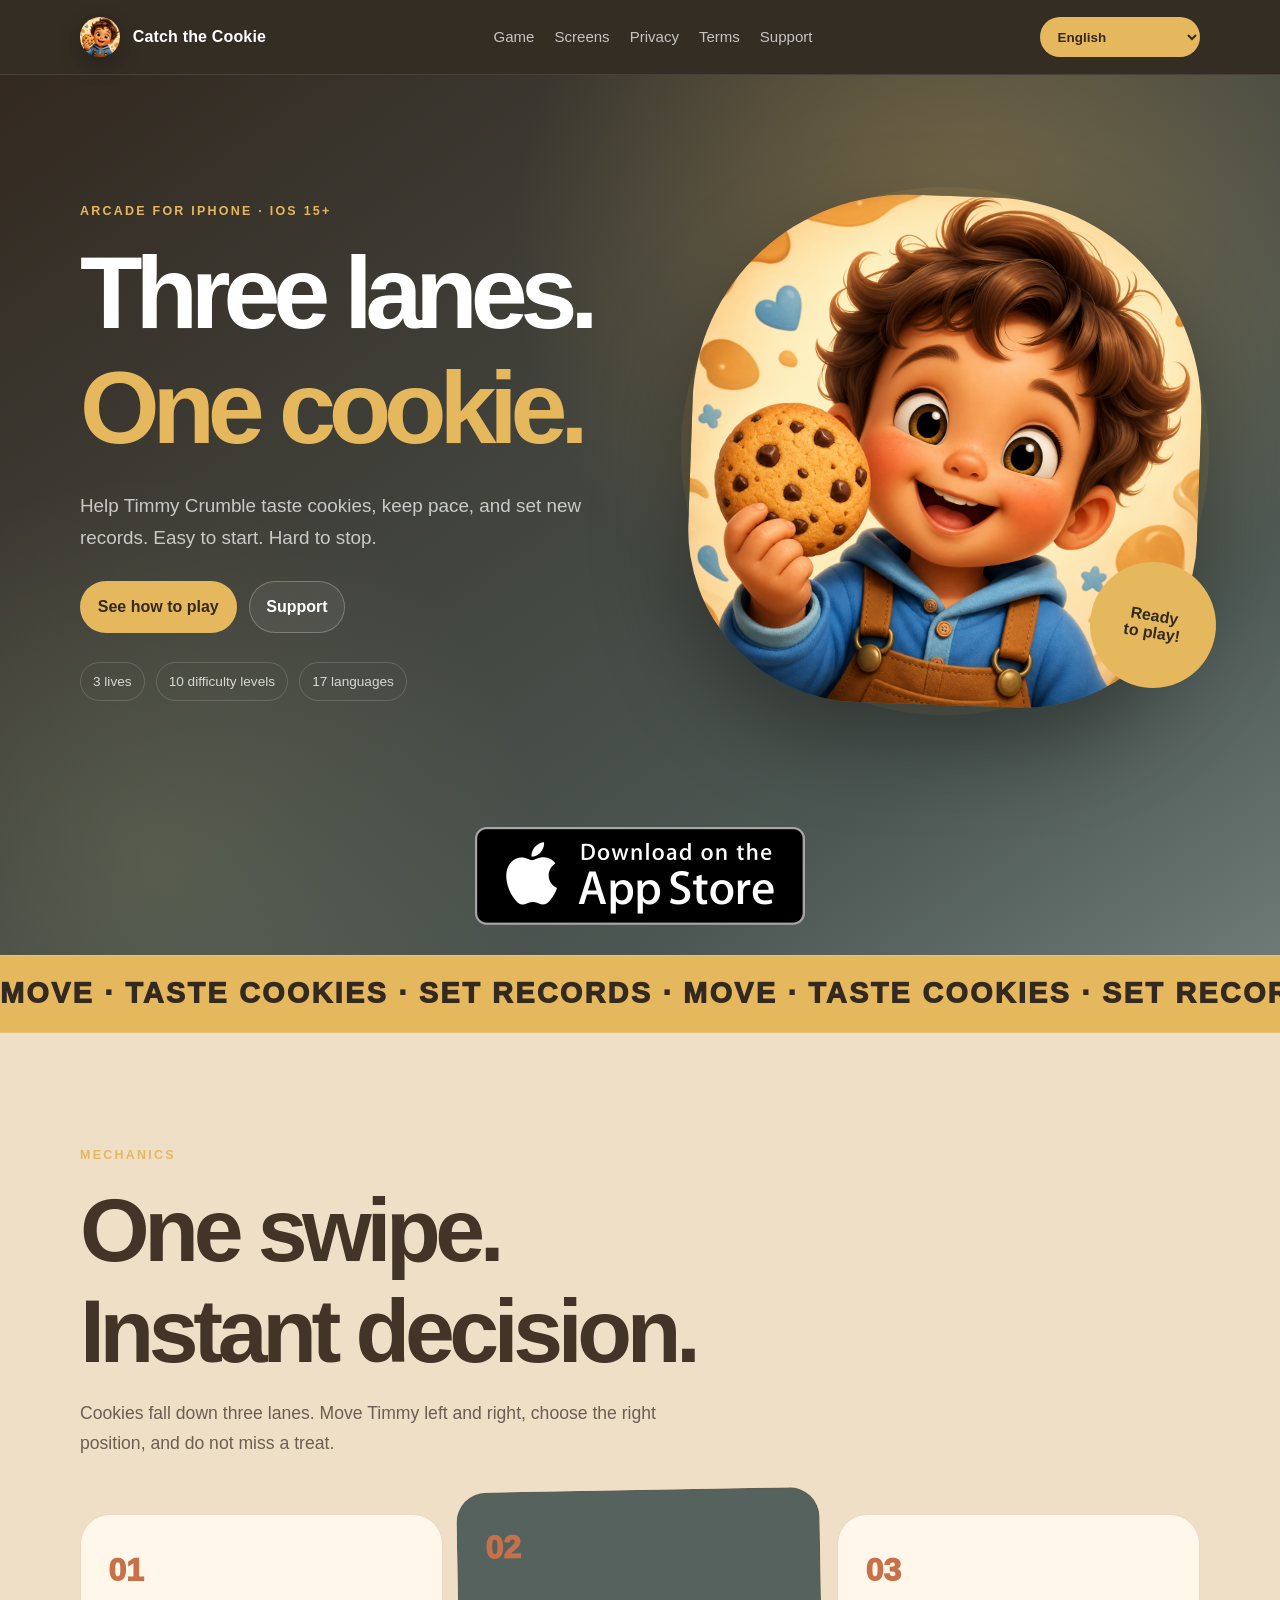
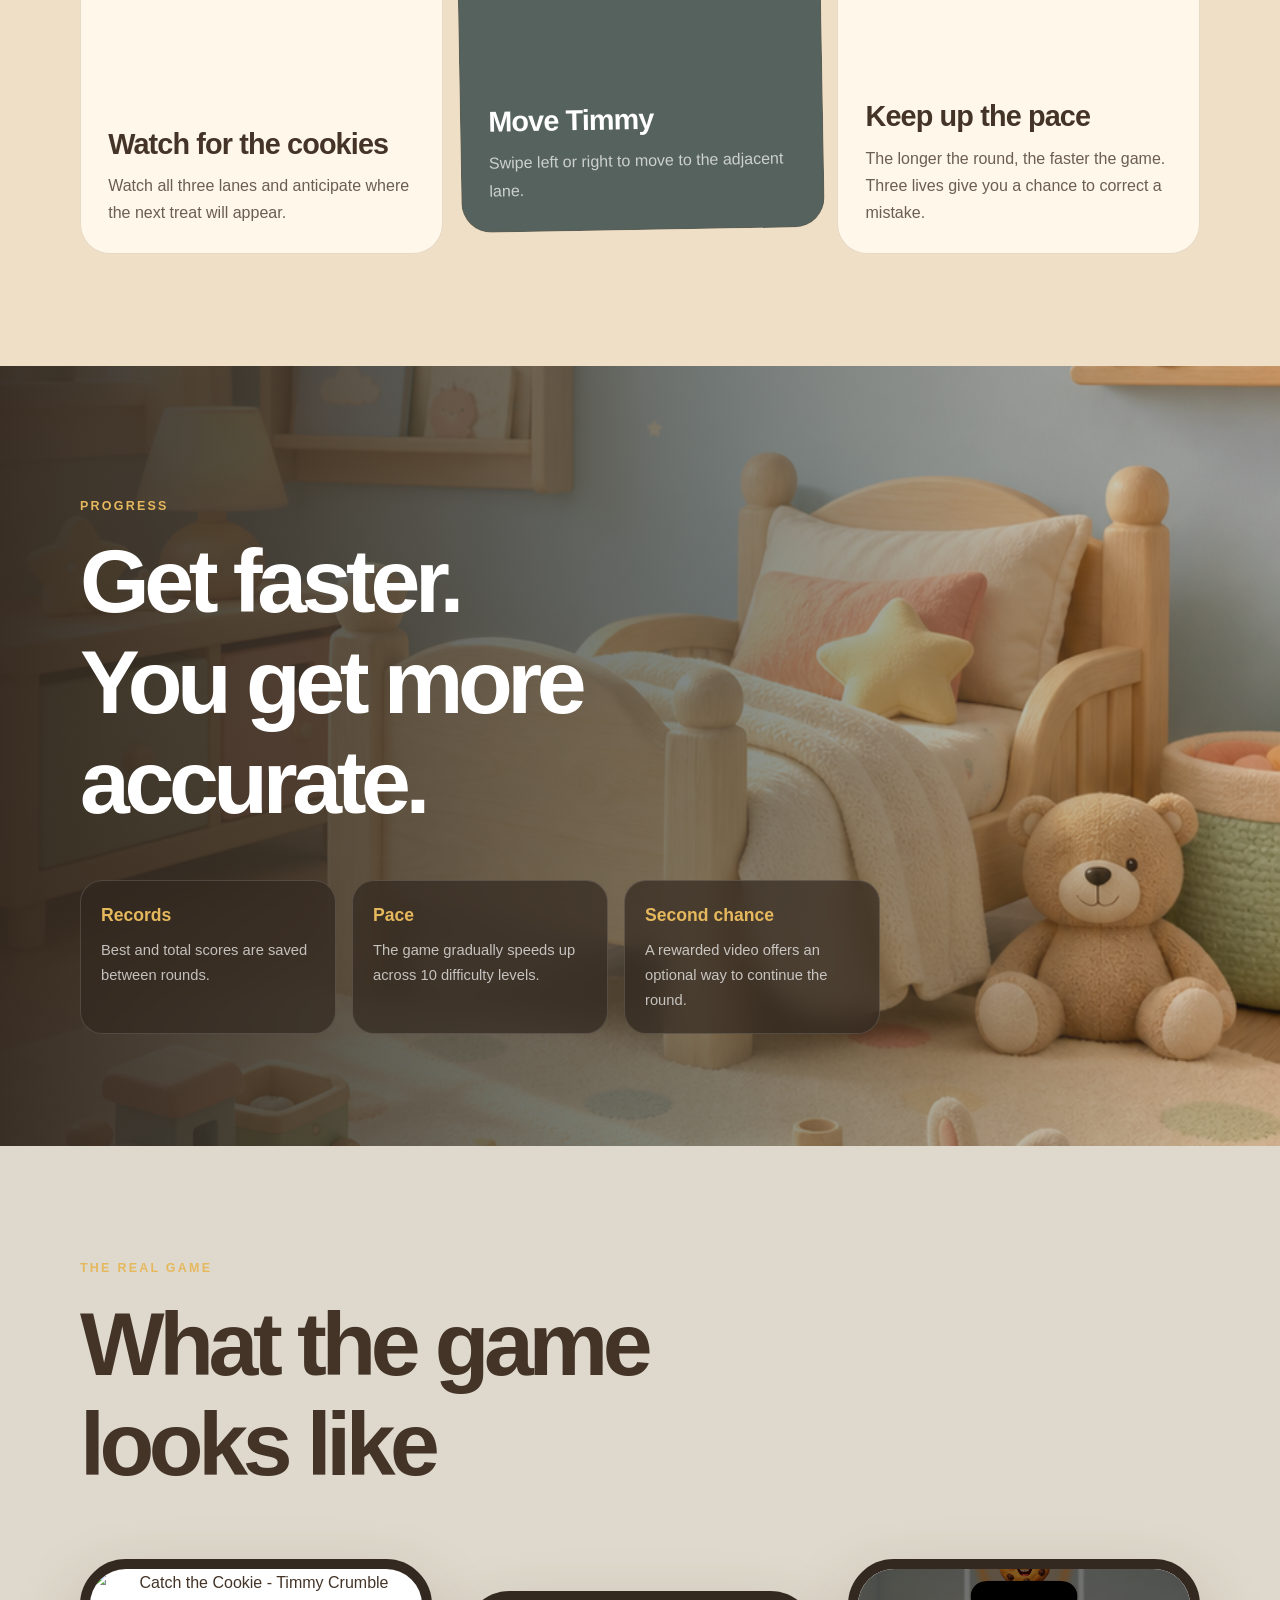
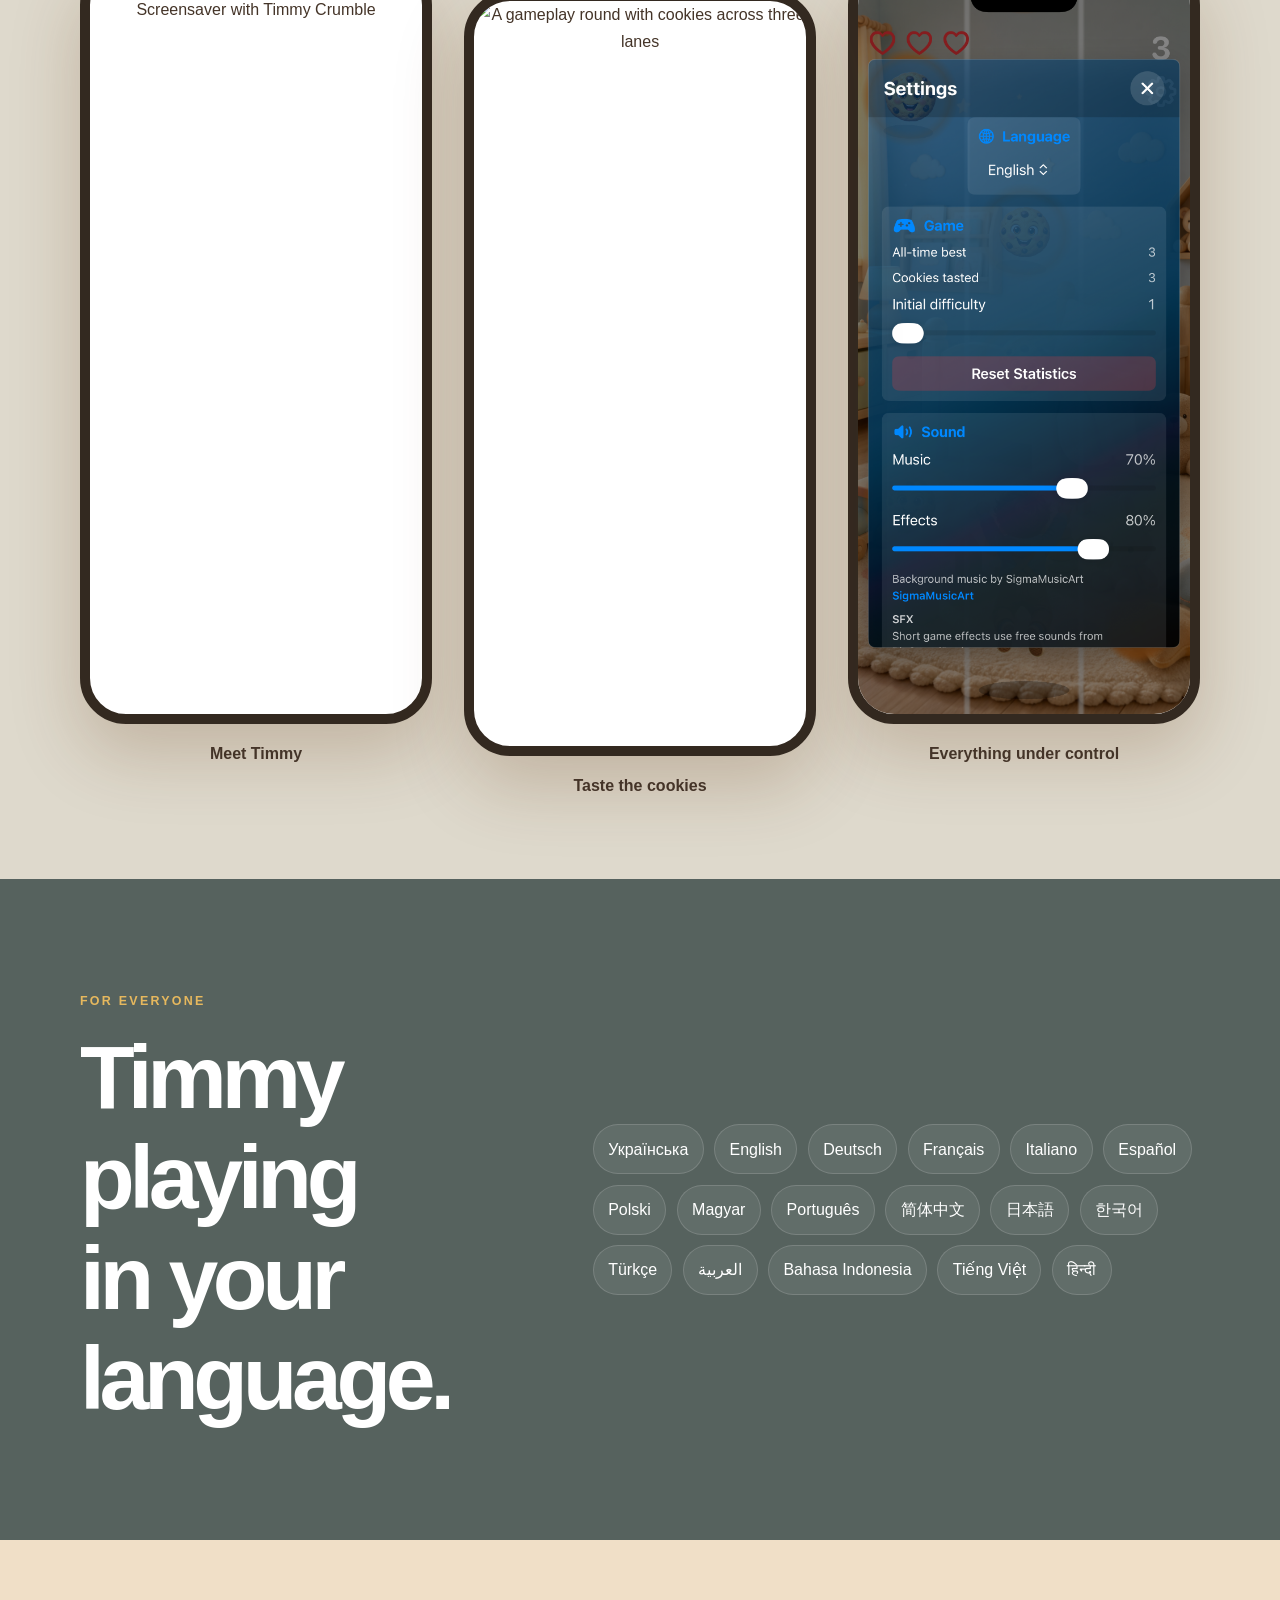
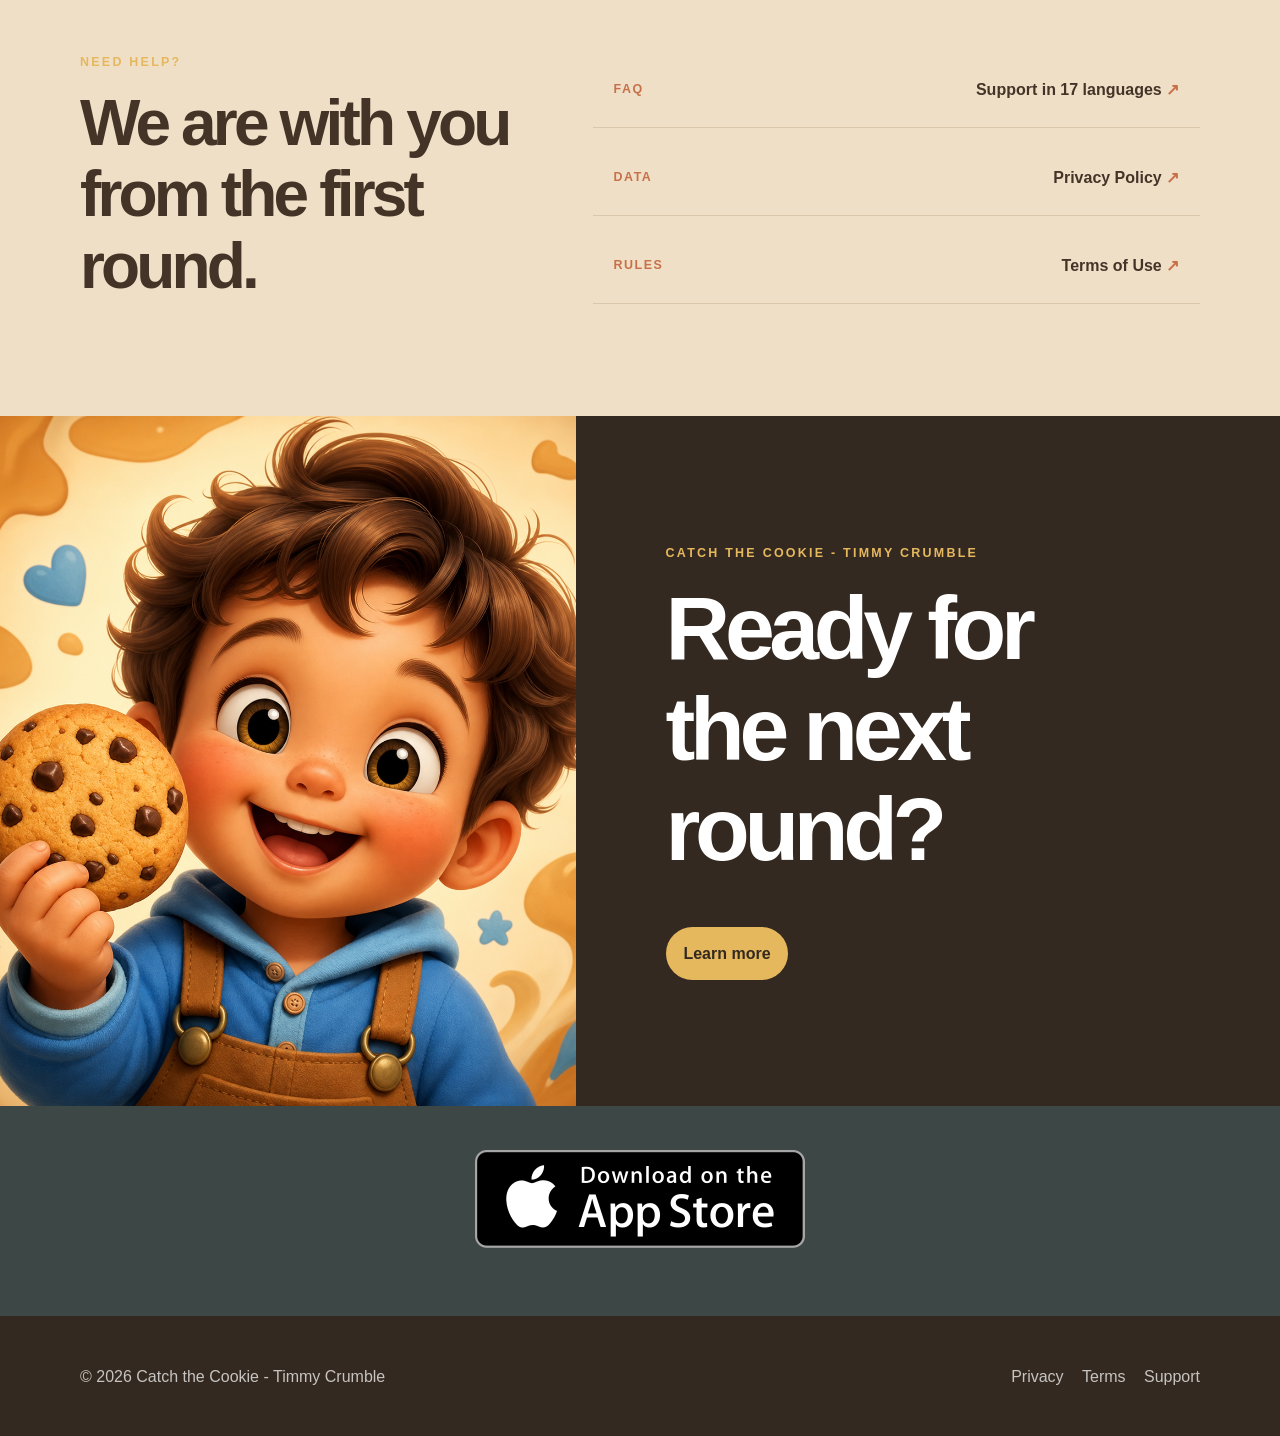
==== index.html @ 1a7c5912 "Current public site" ====
<!doctype html>
<html lang="uk">
<head>
  <meta charset="utf-8">
  <meta name="viewport" content="width=device-width, initial-scale=1">
  <meta name="theme-color" content="#071621">
  <meta name="description" content="Лови печиво - Тимко Хрумко — аркадна гра для iPhone, де Тимко Хрумко куштує печиво на трьох доріжках.">
  <meta property="og:title" content="Лови печиво - Тимко Хрумко — мобільна аркада">
  <meta property="og:description" content="Три доріжки. Смачне печиво. Один дуже спритний Тимко Хрумко.">
  <meta property="og:image" content="images/catch-the-cookie-logo.png">
  <title>Лови печиво - Тимко Хрумко — мобільна аркада</title>
  <link rel="icon" type="image/png" href="images/catch-the-cookie-icon.png">
  <link rel="apple-touch-icon" href="images/catch-the-cookie-icon.png">
  <link rel="stylesheet" href="site.css?v=20260725-2">
  <script src="page-translations.js?v=20260727-4" defer></script>
  <script src="site-i18n.js?v=20260727-3" defer></script>
  <script src="arcade-compliance.js?v=20260727-4" defer></script>
</head>
<body class="home">
  <a class="skip-link" href="#main">Перейти до вмісту</a>
  <header class="topbar">
    <div class="shell topbar-inner">
      <a class="brand" href="index.html"><img class="brand-logo" src="images/catch-the-cookie-icon.png" alt=""><span data-product-short-name>Лови печиво</span></a>
      <nav class="nav" aria-label="Навігація сайту">
        <a class="nav-link" href="#game">Гра</a>
        <a class="nav-link" href="#screens">Екрани</a>
        <a class="nav-link" href="privacy.html">Конфіденційність</a>
        <a class="nav-link" href="terms.html">Умови</a>
        <a class="nav-link" href="support.html">Підтримка</a>
      </nav>
      <div class="language-control site-language-control" data-language-control>
        <label for="language-select">Мова сайту</label>
        <select id="language-select" data-language-select aria-label="Мова сайту"></select>
      </div>
    </div>
  </header>

  <main id="main">
    <section class="game-hero">
      <div class="shell game-hero-grid">
        <div class="hero-copy">
          <p class="game-kicker">Аркада для iPhone · iOS 15+</p>
          <h1>Три доріжки.<br><em>Одне печиво.</em></h1>
          <p class="hero-summary">Допоможіть Тимку Хрумку куштувати печиво, тримати темп і ставити нові рекорди. Просто почати. Неможливо вчасно зупинитися.</p>
          <div class="hero-actions">
            <a class="button primary" href="#game">Дивитися, як грати</a>
            <a class="button ghost" href="support.html">Підтримка</a>
          </div>
          <div class="hero-facts"><span>3 життя</span><span>10 рівнів складності</span><span>17 мов</span></div>
        </div>
        <div class="hero-character">
          <div class="sun-disc"></div>
          <img src="images/catch-the-cookie-logo.png" alt="Мультяшний Тимко Хрумко тримає шоколадне печиво">
          <span class="hero-sticker">Готовий<br>до гри!</span>
        </div>
      </div>
      <section class="app-store-band app-store-band-top" aria-label="App Store">
        <div class="shell app-store-band-inner">
          <a class="app-store-badge-link" href="https://apps.apple.com/" target="_blank" rel="noreferrer" aria-label="Download on the App Store">
            <img class="app-store-badge" src="images/app-store-badge.png" alt="Download on the App Store">
          </a>
        </div>
      </section>
      <div class="marquee" aria-hidden="true"><div>РУХАЙСЯ · КУШТУЙ ПЕЧИВО · СТАВ РЕКОРДИ · РУХАЙСЯ · КУШТУЙ ПЕЧИВО · СТАВ РЕКОРДИ ·</div></div>
    </section>

    <section class="game-section" id="game">
      <div class="shell">
        <div class="section-heading">
          <p class="game-kicker">Механіка</p>
          <h2>Один свайп.<br>Миттєве рішення.</h2>
          <p>Печиво падає трьома доріжками. Переміщуйте Тимка ліворуч і праворуч, обирайте правильну позицію та не пропускайте смаколик.</p>
        </div>
        <div class="mechanic-grid">
          <article class="mechanic-card"><span>01</span><h3>Стежте за печивом</h3><p>Тримайте в полі зору всі три доріжки й визначайте, де з’явиться наступний смаколик.</p></article>
          <article class="mechanic-card featured"><span>02</span><h3>Рухайте Тимка</h3><p>Проведіть пальцем ліворуч або праворуч, щоб перейти на сусідню доріжку.</p></article>
          <article class="mechanic-card"><span>03</span><h3>Тримайте темп</h3><p>Що довше триває раунд, то швидша гра. Три життя дають шанс виправити помилку.</p></article>
        </div>
      </div>
    </section>

    <section class="battle-section">
      <div class="battle-backdrop" role="img" aria-label="Затишна ігрова кімната з ліжком і розкиданими іграшками"></div>
      <div class="shell battle-copy">
        <p class="game-kicker">Прогрес</p>
        <h2>Стає швидше.<br>Ви стаєте точнішими.</h2>
        <div class="battle-points">
          <div><strong>Рекорди</strong><span>Найкращий і загальний рахунок зберігаються між раундами.</span></div>
          <div><strong>Темп</strong><span>Гра поступово прискорюється протягом 10 рівнів складності.</span></div>
          <div><strong>Другий шанс</strong><span>Винагороджуване відео дозволяє добровільно продовжити раунд.</span></div>
        </div>
      </div>
    </section>

    <section class="game-section screens-section" id="screens">
      <div class="shell">
        <div class="section-heading wide">
          <div><p class="game-kicker">Справжня гра</p><h2>Як виглядає гра</h2></div>
          <p>Тимко Хрумко, смачне печиво, три доріжки та зручні налаштування — саме так CatchTheCookie виглядає на iPhone.</p>
        </div>
        <div class="phone-gallery" aria-label="Скриншоти CatchTheCookie">
          <figure class="phone phone-tall"><div class="phone-screen"><img src="images/screenshot-splash.png" alt="Заставка CatchTheCookie з Тимком Хрумком" loading="lazy"></div><figcaption>Знайомство з Тимком</figcaption></figure>
          <figure class="phone phone-center"><div class="phone-screen"><img src="images/screenshot-gameplay.png?v=20260727-3" alt="Ігровий раунд із печивом на трьох доріжках" loading="lazy"></div><figcaption>Куштуйте печиво</figcaption></figure>
          <figure class="phone phone-tall"><div class="phone-screen"><img src="images/screenshot-settings.png?v=20260727-3" alt="" loading="lazy"></div><figcaption>Усе під контролем</figcaption></figure>
        </div>
      </div>
    </section>

    <section class="languages-band">
      <div class="shell languages-grid">
        <div><p class="game-kicker">Для всіх</p><h2>Тимко грає<br>вашою мовою.</h2></div>
        <div class="language-cloud" aria-label="Підтримувані мови">
          <span>Українська</span><span>English</span><span>Deutsch</span><span>Français</span><span>Italiano</span><span>Español</span><span>Polski</span><span>Magyar</span><span>Português</span><span>简体中文</span><span>日本語</span><span>한국어</span><span>Türkçe</span><span>العربية</span><span>Bahasa Indonesia</span><span>Tiếng Việt</span><span>हिन्दी</span>
        </div>
      </div>
    </section>

    <section class="game-section support-strip">
      <div class="shell support-strip-grid">
        <div><p class="game-kicker">Потрібна допомога?</p><h2>Ми поруч із першого раунду.</h2></div>
        <div class="support-links">
          <a href="support.html"><span>FAQ</span><strong>Підтримка 17 мовами</strong></a>
          <a href="privacy.html"><span>Дані</span><strong>Політика конфіденційності</strong></a>
          <a href="terms.html"><span>Правила</span><strong>Умови використання</strong></a>
        </div>
      </div>
    </section>

    <section class="final-game-cta">
      <img src="images/catch-the-cookie-logo.png" alt="" aria-hidden="true">
      <div><p class="game-kicker" data-product-name>Лови печиво - Тимко Хрумко</p><h2>Готові до<br>наступного раунду?</h2><a class="button primary" href="support.html">Дізнатися більше</a></div>
    </section>

    <section class="app-store-band app-store-band-bottom" aria-label="App Store">
      <div class="shell app-store-band-inner">
        <a class="app-store-badge-link" href="https://apps.apple.com/" target="_blank" rel="noreferrer" aria-label="Download on the App Store">
          <img class="app-store-badge" src="images/app-store-badge.png" alt="Download on the App Store">
        </a>
      </div>
    </section>
  </main>

  <footer class="footer"><div class="shell footer-inner"><span>© 2026 <span data-product-name>Лови печиво - Тимко Хрумко</span></span><div class="footer-links"><a href="privacy.html">Конфіденційність</a><a href="terms.html">Умови</a><a href="support.html">Підтримка</a></div></div></footer>
</body>
</html>
---- site.css ----
:root {
  --ink: #332920;
  --navy: #3d4745;
  --blue: #56625e;
  --blue-light: #74807b;
  --paper: #f0dfc7;
  --paper-2: #fff7e9;
  --text: #443428;
  --muted: #6b5e52;
  --line: rgba(116, 77, 37, 0.17);
  --yellow: #e6b85e;
  --orange: #c67149;
  --teal: #a8ad82;
  --sand: #aa8d61;
  --white: #ffffff;
  --max: 1120px;
  --reading: 790px;
  --shadow: 0 24px 70px rgba(95, 50, 13, 0.14);
}

* {
  box-sizing: border-box;
}

html {
  scroll-behavior: smooth;
}

body {
  margin: 0;
  color: var(--text);
  background:
    radial-gradient(circle at 10% 12%, rgba(168, 173, 130, 0.2), transparent 24rem),
    radial-gradient(circle at 90% 28%, rgba(198, 113, 73, 0.1), transparent 28rem),
    linear-gradient(180deg, var(--paper-2), var(--paper));
  font-family: "Avenir Next", "Trebuchet MS", "Segoe UI", sans-serif;
  line-height: 1.7;
  text-rendering: optimizeLegibility;
  -webkit-font-smoothing: antialiased;
}

a {
  color: inherit;
  text-decoration: none;
}

a:not(.brand):not(.nav-link):not(.button):not(.page-card) {
  text-decoration-color: rgba(116, 77, 37, 0.42);
  text-underline-offset: 0.18em;
}

.shell {
  width: min(var(--max), calc(100% - 32px));
  margin-inline: auto;
}

.skip-link {
  position: fixed;
  top: 12px;
  left: 12px;
  z-index: 100;
  padding: 0.65rem 0.9rem;
  border-radius: 999px;
  color: var(--white);
  background: var(--ink);
  transform: translateY(-180%);
}

.skip-link:focus {
  transform: none;
}

.topbar {
  position: sticky;
  top: 0;
  z-index: 50;
  border-bottom: 1px solid rgba(255, 255, 255, 0.1);
  color: var(--white);
  background: rgba(51, 41, 32, 0.94);
  backdrop-filter: blur(18px);
}

.topbar-inner {
  min-height: 74px;
  display: flex;
  align-items: center;
  justify-content: space-between;
  gap: 1.5rem;
}

.brand {
  display: inline-flex;
  align-items: center;
  gap: 0.8rem;
  font-weight: 800;
  letter-spacing: 0.01em;
}

.brand-logo {
  width: 2.5rem;
  height: 2.5rem;
  display: block;
  object-fit: cover;
  border-radius: 50%;
  box-shadow: 0 8px 22px rgba(0, 0, 0, 0.25);
}

.nav {
  display: flex;
  align-items: center;
  gap: 1.25rem;
}

.nav-link {
  color: rgba(255, 255, 255, 0.72);
  font-size: 0.94rem;
  transition: color 160ms ease;
}

.nav-link:hover,
.nav-link[aria-current="page"] {
  color: var(--yellow);
}

.nav-link.button {
  padding: 0.62rem 0.92rem;
  color: var(--ink);
  background: var(--yellow);
  border-radius: 999px;
  font-weight: 800;
}

.legal-hero {
  position: relative;
  overflow: hidden;
  color: var(--white);
  background:
    radial-gradient(circle at 82% 15%, rgba(230, 184, 94, 0.28), transparent 20rem),
    radial-gradient(circle at 12% 88%, rgba(168, 173, 130, 0.3), transparent 24rem),
    linear-gradient(145deg, var(--navy), var(--blue) 72%, var(--blue-light));
}

.legal-hero::after {
  content: "";
  position: absolute;
  right: 7%;
  bottom: -5.5rem;
  width: 17rem;
  height: 17rem;
  border: 2.8rem dotted rgba(255, 255, 255, 0.08);
  border-radius: 50%;
  transform: rotate(17deg);
}

.legal-hero-inner {
  position: relative;
  z-index: 1;
  min-height: 400px;
  display: grid;
  align-content: center;
  padding-block: 5.5rem;
}

.legal-hero-inner > * {
  min-width: 0;
}

.legal-hero h1 {
  overflow-wrap: normal;
  word-break: normal;
  hyphens: none;
}

.language-control {
  width: 364px;
  max-width: 100%;
  display: grid;
  grid-template-columns: auto minmax(180px, 1fr);
  align-items: center;
  gap: 0.75rem;
  margin-bottom: 1.5rem;
  padding: 0.45rem 0.5rem 0.45rem 0.85rem;
  border: 1px solid rgba(255, 255, 255, 0.18);
  border-radius: 999px;
  color: rgba(255, 255, 255, 0.75);
  background: rgba(255, 255, 255, 0.07);
  font-size: 0.84rem;
  font-weight: 700;
}

.language-control select {
  width: 100%;
  min-width: 0;
  min-height: 38px;
  padding: 0 2.2rem 0 0.85rem;
  border: 0;
  border-radius: 999px;
  color: var(--ink);
  background: var(--yellow);
  font: inherit;
  font-weight: 800;
  cursor: pointer;
}

[dir="rtl"] .language-control select {
  padding: 0 0.85rem 0 2.2rem;
}

.topbar .language-control {
  flex: 0 0 auto;
  width: auto;
  max-width: none;
  grid-template-columns: 1fr;
  gap: 0;
  margin: 0;
  padding: 0;
  border: 0;
  background: transparent;
}

.topbar .language-control label {
  position: absolute;
  width: 1px;
  height: 1px;
  overflow: hidden;
  clip: rect(0 0 0 0);
  white-space: nowrap;
}

.topbar .language-control select {
  width: 160px;
  min-height: 40px;
  max-width: 180px;
}

.kicker {
  margin: 0 0 0.8rem;
  color: var(--yellow);
  font-size: 0.78rem;
  font-weight: 800;
  letter-spacing: 0.16em;
  text-transform: uppercase;
}

h1,
h2,
h3 {
  line-height: 1.12;
  letter-spacing: -0.03em;
}

h1 {
  max-width: 820px;
  margin: 0;
  font-size: clamp(2.9rem, 7vw, 6.4rem);
}

.legal-hero .lead {
  max-width: 700px;
  margin: 1.25rem 0 0;
  color: rgba(255, 255, 255, 0.74);
  font-size: clamp(1.05rem, 2vw, 1.3rem);
}

.hero-actions {
  display: flex;
  flex-wrap: wrap;
  gap: 0.75rem;
  margin-top: 1.7rem;
}

.button {
  display: inline-flex;
  align-items: center;
  justify-content: center;
  min-height: 48px;
  padding: 0.72rem 1.05rem;
  border: 1px solid transparent;
  border-radius: 999px;
  font-weight: 800;
}

.button.primary {
  color: var(--ink);
  background: var(--yellow);
}

.button.ghost {
  color: var(--white);
  border-color: rgba(255, 255, 255, 0.25);
  background: rgba(255, 255, 255, 0.06);
}

.app-store-band {
  width: 100%;
}

.app-store-band-top {
  padding: 2rem 0 1.85rem;
}

.app-store-band-bottom {
  padding: 2.75rem 0 4.25rem;
}

.app-store-band-inner {
  display: flex;
  justify-content: center;
}

.app-store-badge-link {
  display: inline-block;
}

.app-store-badge {
  display: block;
  width: min(330px, 82vw);
  height: auto;
}

.content-wrap {
  display: grid;
  grid-template-columns: minmax(0, var(--reading)) 220px;
  gap: 4rem;
  align-items: start;
  padding-block: 5rem;
}

.document h2,
.support-section h2 {
  margin: 3.4rem 0 1rem;
  font-size: clamp(1.75rem, 4vw, 2.55rem);
}

.document h2:first-child {
  margin-top: 0;
}

.document h3 {
  margin: 2.2rem 0 0.7rem;
  font-size: 1.2rem;
}

.document p,
.document li {
  color: #675b50;
}

.document a,
.faq a {
  text-decoration: underline;
  text-decoration-thickness: 1px;
}

.document ul {
  padding-left: 1.25rem;
}

.document li + li {
  margin-top: 0.5rem;
}

.summary {
  padding: 1.4rem;
  border: 1px solid rgba(198, 113, 73, 0.28);
  border-radius: 22px;
  background: rgba(230, 184, 94, 0.18);
}

.summary strong {
  display: block;
  margin-bottom: 0.35rem;
  color: var(--text);
}

.toc {
  position: sticky;
  top: 104px;
  padding: 1.25rem;
  border: 1px solid var(--line);
  border-radius: 20px;
  background: rgba(255, 247, 233, 0.82);
}

.toc strong {
  display: block;
  margin-bottom: 0.65rem;
}

.toc a {
  display: block;
  padding: 0.32rem 0;
  color: var(--muted);
  font-size: 0.9rem;
}

.toc a:hover {
  color: var(--text);
}

.support-main {
  padding-block: 5rem;
}

.support-intro {
  display: grid;
  grid-template-columns: repeat(3, 1fr);
  gap: 1rem;
}

.stat-card {
  min-height: 232px;
  padding: 1.4rem;
  border: 1px solid var(--line);
  border-radius: 24px;
  background: rgba(255, 255, 255, 0.52);
}

.stat-card span {
  display: block;
  margin-bottom: 1rem;
  color: var(--orange);
  font-size: 1.75rem;
  font-weight: 900;
}

.stat-card strong {
  display: block;
  font-size: 1.1rem;
}

.stat-card p {
  margin: 0.35rem 0 0;
  color: var(--muted);
}

.support-section {
  max-width: 900px;
  margin-inline: auto;
}

.faq {
  display: grid;
  gap: 0.7rem;
}

.faq details {
  border: 1px solid var(--line);
  border-radius: 18px;
  background: rgba(255, 255, 255, 0.56);
  overflow: hidden;
}

.faq details[open] {
  background: var(--white);
  box-shadow: 0 14px 36px rgba(95, 50, 13, 0.09);
}

.faq summary {
  position: relative;
  padding: 1.05rem 3.2rem 1.05rem 1.15rem;
  cursor: pointer;
  list-style: none;
  font-weight: 800;
}

.faq summary::-webkit-details-marker {
  display: none;
}

.faq summary::after {
  content: "+";
  position: absolute;
  top: 50%;
  right: 1.15rem;
  width: 1.65rem;
  height: 1.65rem;
  display: grid;
  place-items: center;
  border-radius: 50%;
  color: var(--ink);
  background: var(--yellow);
  transform: translateY(-50%);
}

.faq details[open] summary::after {
  content: "−";
}

.faq-answer {
  padding: 0 1.15rem 1.15rem;
  color: #675b50;
}

.faq-answer p {
  margin: 0;
}

.link-grid {
  display: grid;
  grid-template-columns: repeat(2, 1fr);
  gap: 1rem;
  margin-top: 4rem;
}

.page-card {
  position: relative;
  min-height: 170px;
  padding: 1.35rem;
  border-radius: 24px;
  color: var(--white);
  background: linear-gradient(145deg, var(--navy), var(--blue-light));
  box-shadow: var(--shadow);
}

.page-card span {
  color: var(--yellow);
  font-size: 0.78rem;
  font-weight: 800;
  letter-spacing: 0.12em;
  text-transform: uppercase;
}

.page-card strong {
  display: block;
  margin-top: 1.7rem;
  font-size: 1.35rem;
}

.page-card::after {
  content: "↗";
  position: absolute;
  right: 1.25rem;
  bottom: 1.15rem;
  color: var(--teal);
  font-size: 1.5rem;
}

.updated {
  margin-top: 3rem;
  color: var(--muted);
  font-size: 0.9rem;
}

.footer {
  color: rgba(255, 255, 255, 0.72);
  background: var(--ink);
}

.footer-inner {
  min-height: 120px;
  display: flex;
  align-items: center;
  justify-content: space-between;
  gap: 1.5rem;
}

.footer-links {
  display: flex;
  flex-wrap: wrap;
  justify-content: flex-end;
  gap: 1.15rem;
}

.footer a:hover {
  color: var(--yellow);
}

@media (max-width: 920px) {
  .topbar-inner {
    position: relative;
    min-height: 0;
    display: grid;
    grid-template-columns: minmax(0, 1fr) auto;
    align-items: center;
    gap: 0.65rem 0.85rem;
    padding-block: 0.75rem 0.6rem;
  }

  .topbar .language-control {
    grid-column: 2;
    grid-row: 1;
    width: auto;
  }

  .topbar .language-control select {
    width: 138px;
    max-width: 34vw;
  }

  .nav {
    grid-column: 1 / -1;
    grid-row: 2;
    width: 100%;
    gap: 0.85rem;
    overflow-x: auto;
    padding-bottom: 0.15rem;
  }

  .nav-link {
    white-space: nowrap;
  }

  .nav-link.button {
    display: none;
  }
}

@media (max-width: 820px) {
  .legal-hero-inner {
    min-height: 350px;
    padding-block: 4rem;
  }

  .content-wrap {
    grid-template-columns: 1fr;
    gap: 2rem;
  }

  .toc {
    position: static;
    grid-row: 1;
  }

  .support-intro {
    grid-template-columns: 1fr;
  }
}

@media (max-width: 600px) {
  h1 {
    font-size: 3rem;
  }

  .link-grid {
    grid-template-columns: 1fr;
  }

  .footer-inner {
    align-items: flex-start;
    flex-direction: column;
    padding-block: 2rem;
  }

  .footer-links {
    justify-content: flex-start;
  }
}

@media (prefers-reduced-motion: reduce) {
  html {
    scroll-behavior: auto;
  }
}

/* Home page */
.home {
  color: var(--white);
  background: var(--navy);
}

.home .topbar {
  background: rgba(51, 41, 32, 0.86);
}

.game-hero {
  overflow: hidden;
  background:
    radial-gradient(circle at 75% 18%, rgba(230, 184, 94, 0.32), transparent 28rem),
    radial-gradient(circle at 12% 82%, rgba(168, 173, 130, 0.2), transparent 24rem),
    linear-gradient(145deg, #332920, #4c5753 72%, #74807b);
}

.game-hero-grid {
  min-height: 720px;
  display: grid;
  grid-template-columns: 1.05fr 0.95fr;
  align-items: center;
  gap: 3rem;
  padding-block: 5rem 3rem;
}

.game-kicker {
  margin: 0 0 0.9rem;
  color: var(--yellow);
  font-size: 0.78rem;
  font-weight: 900;
  letter-spacing: 0.18em;
  text-transform: uppercase;
}

.hero-copy h1 {
  margin: 0;
  font-size: clamp(4rem, 8vw, 7.5rem);
  letter-spacing: -0.07em;
}

.hero-copy h1 em {
  color: var(--yellow);
  font-style: normal;
}

.hero-summary {
  max-width: 650px;
  margin: 1.5rem 0 0;
  color: rgba(255, 255, 255, 0.72);
  font-size: 1.18rem;
}

.hero-facts {
  display: flex;
  flex-wrap: wrap;
  gap: 0.7rem;
  margin-top: 1.8rem;
}

.hero-facts span {
  padding: 0.45rem 0.75rem;
  border: 1px solid rgba(255, 255, 255, 0.16);
  border-radius: 999px;
  color: rgba(255, 255, 255, 0.78);
  font-size: 0.85rem;
}

.hero-character {
  position: relative;
  min-height: 570px;
  display: grid;
  place-items: center;
}

.hero-character img {
  position: relative;
  z-index: 2;
  width: min(100%, 560px);
  border-radius: 42% 42% 34% 34%;
  box-shadow: 0 34px 90px rgba(0, 0, 0, 0.36);
  transform: rotate(2deg);
}

.sun-disc {
  position: absolute;
  width: 460px;
  height: 460px;
  border-radius: 50%;
  background: var(--yellow);
  box-shadow: 0 0 0 34px rgba(230, 184, 94, 0.1);
}

.hero-sticker {
  position: absolute;
  z-index: 3;
  right: -1rem;
  bottom: 3rem;
  width: 126px;
  height: 126px;
  display: grid;
  place-items: center;
  border-radius: 50%;
  color: var(--ink);
  background: var(--yellow);
  font-weight: 900;
  line-height: 1.05;
  text-align: center;
  transform: rotate(9deg);
}

.marquee {
  overflow: hidden;
  border-block: 1px solid rgba(255, 255, 255, 0.12);
  color: var(--ink);
  background: var(--yellow);
  font-size: clamp(1rem, 2.5vw, 1.8rem);
  font-weight: 950;
  letter-spacing: 0.08em;
  white-space: nowrap;
}

.marquee div {
  width: max-content;
  padding-block: 0.85rem;
  animation: ticker 22s linear infinite;
}

@keyframes ticker {
  to { transform: translateX(-50%); }
}

.game-section {
  padding-block: 7rem;
  color: var(--text);
  background: var(--paper);
}

.section-heading {
  max-width: 760px;
}

.section-heading h2,
.battle-copy h2,
.languages-grid h2,
.support-strip h2,
.final-game-cta h2 {
  margin: 0;
  font-size: clamp(3rem, 7vw, 6.4rem);
  letter-spacing: -0.06em;
}

.section-heading > p:last-child {
  max-width: 620px;
  color: var(--muted);
  font-size: 1.1rem;
}

.section-heading.wide {
  max-width: none;
  display: grid;
  grid-template-columns: 1.25fr 0.75fr;
  align-items: end;
  gap: 3rem;
}

.mechanic-grid {
  display: grid;
  grid-template-columns: repeat(3, 1fr);
  gap: 1rem;
  margin-top: 3.5rem;
}

.mechanic-card {
  min-height: 340px;
  display: flex;
  flex-direction: column;
  padding: 1.7rem;
  border: 1px solid var(--line);
  border-radius: 30px;
  background: var(--paper-2);
}

.mechanic-card.featured {
  color: var(--white);
  background: var(--blue);
  transform: translateY(-1.5rem) rotate(-1deg);
}

.mechanic-card > span {
  color: var(--orange);
  font-size: 2rem;
  font-weight: 950;
}

.mechanic-card h3 {
  margin: auto 0 0.75rem;
  font-size: 1.8rem;
}

.mechanic-card p {
  margin: 0;
  color: var(--muted);
}

.mechanic-card.featured p {
  color: rgba(255, 255, 255, 0.7);
}

.battle-section {
  position: relative;
  min-height: 780px;
  display: grid;
  align-items: end;
  overflow: hidden;
  background: var(--ink);
}

.battle-backdrop {
  position: absolute;
  inset: 0;
  background:
    linear-gradient(90deg, rgba(51, 41, 32, 0.96), rgba(61, 71, 69, 0.64) 55%, rgba(61, 71, 69, 0.12)),
    url("images/background.png") center 58% / cover;
}

.battle-copy {
  position: relative;
  z-index: 2;
  padding-block: 7rem;
}

.battle-copy h2 {
  max-width: 850px;
}

.battle-points {
  max-width: 800px;
  display: grid;
  grid-template-columns: repeat(3, 1fr);
  gap: 1rem;
  margin-top: 3rem;
}

.battle-points div {
  padding: 1.25rem;
  border: 1px solid rgba(255, 255, 255, 0.14);
  border-radius: 22px;
  background: rgba(51, 41, 32, 0.7);
  backdrop-filter: blur(12px);
}

.battle-points strong,
.battle-points span {
  display: block;
}

.battle-points strong {
  color: var(--yellow);
  font-size: 1.1rem;
}

.battle-points span {
  margin-top: 0.45rem;
  color: rgba(255, 255, 255, 0.7);
  font-size: 0.92rem;
}

.screens-section {
  overflow: hidden;
  background: #ded9cc;
}

.phone-gallery {
  display: grid;
  grid-template-columns: repeat(3, 1fr);
  align-items: center;
  gap: 2rem;
  margin-top: 4rem;
}

.phone {
  margin: 0;
  text-align: center;
}

.phone-screen {
  aspect-ratio: 1206 / 2622;
  overflow: hidden;
  border: 10px solid var(--ink);
  border-radius: 46px;
  background: #fff;
  box-shadow: 0 30px 70px rgba(95, 50, 13, 0.22);
}

.phone-screen img {
  width: 100%;
  height: 100%;
  object-fit: cover;
}

.phone-screen.crop-top img {
  height: 116%;
  object-position: center bottom;
}

.phone-center {
  transform: translateY(2rem);
}

.phone figcaption {
  margin-top: 1rem;
  font-weight: 900;
}

.languages-band {
  padding-block: 7rem;
  background: var(--blue);
}

.languages-grid {
  display: grid;
  grid-template-columns: 0.85fr 1.15fr;
  gap: 4rem;
  align-items: center;
}

.language-cloud {
  display: flex;
  flex-wrap: wrap;
  gap: 0.65rem;
}

.language-cloud span {
  padding: 0.65rem 0.9rem;
  border: 1px solid rgba(255, 255, 255, 0.15);
  border-radius: 999px;
  background: rgba(255, 255, 255, 0.07);
}

.support-strip-grid {
  display: grid;
  grid-template-columns: 0.85fr 1.15fr;
  gap: 4rem;
}

.support-strip h2 {
  font-size: clamp(2.6rem, 5vw, 4.8rem);
}

.support-links {
  display: grid;
  gap: 0.75rem;
}

.support-links a {
  min-height: 76px;
  display: flex;
  align-items: center;
  justify-content: space-between;
  gap: 1rem;
  padding: 1.15rem 1.3rem;
  border-bottom: 1px solid var(--line);
}

.support-links span {
  color: var(--orange);
  font-size: 0.78rem;
  font-weight: 900;
  letter-spacing: 0.12em;
  text-transform: uppercase;
}

.support-links strong::after {
  content: " ↗";
  color: var(--orange);
}

.final-game-cta {
  min-height: 690px;
  display: grid;
  grid-template-columns: 0.9fr 1.1fr;
  align-items: center;
  overflow: hidden;
  color: var(--white);
  background: var(--ink);
}

.final-game-cta > img {
  width: 100%;
  height: 690px;
  object-fit: cover;
  object-position: center 30%;
}

.final-game-cta > div {
  padding: 4rem 7vw;
}

.final-game-cta .button {
  margin-top: 3rem;
}

@media (max-width: 900px) {
  .game-hero-grid,
  .section-heading.wide,
  .languages-grid,
  .support-strip-grid {
    grid-template-columns: 1fr;
  }

  .game-hero-grid {
    padding-top: 4rem;
  }

  .mechanic-grid,
  .battle-points {
    grid-template-columns: 1fr;
  }

  .mechanic-card.featured {
    transform: none;
  }

  .phone-gallery {
    display: flex;
    width: auto;
    margin-inline: calc(50% - 50vw);
    padding: 1rem 5vw 4rem;
    overflow-x: auto;
    scroll-padding-inline: 5vw;
    scroll-snap-type: x mandatory;
    scrollbar-width: thin;
  }

  .phone {
    min-width: 260px;
    scroll-snap-align: center;
  }

  .phone-center {
    transform: none;
  }

  .final-game-cta {
    grid-template-columns: 1fr;
  }

  .final-game-cta > img {
    height: 480px;
  }
}

@media (max-width: 600px) {
  .support-links a {
    min-height: 94px;
  }

  .game-hero-grid {
    min-height: 0;
  }

  .hero-character {
    min-height: 420px;
  }

  .sun-disc {
    width: 330px;
    height: 330px;
  }

  .hero-sticker {
    right: 0;
    width: 100px;
    height: 100px;
  }

  .game-section,
  .languages-band {
    padding-block: 5rem;
  }

  .phone-gallery {
    gap: 1rem;
  }

  .phone {
    min-width: min(78vw, 300px);
  }

  .phone-screen {
    border-width: 6px;
    border-radius: 28px;
  }
}

@media (max-width: 360px) {
  .brand > span:last-child {
    display: none;
  }

  .topbar .language-control select {
    width: 128px;
    max-width: 42vw;
  }
}
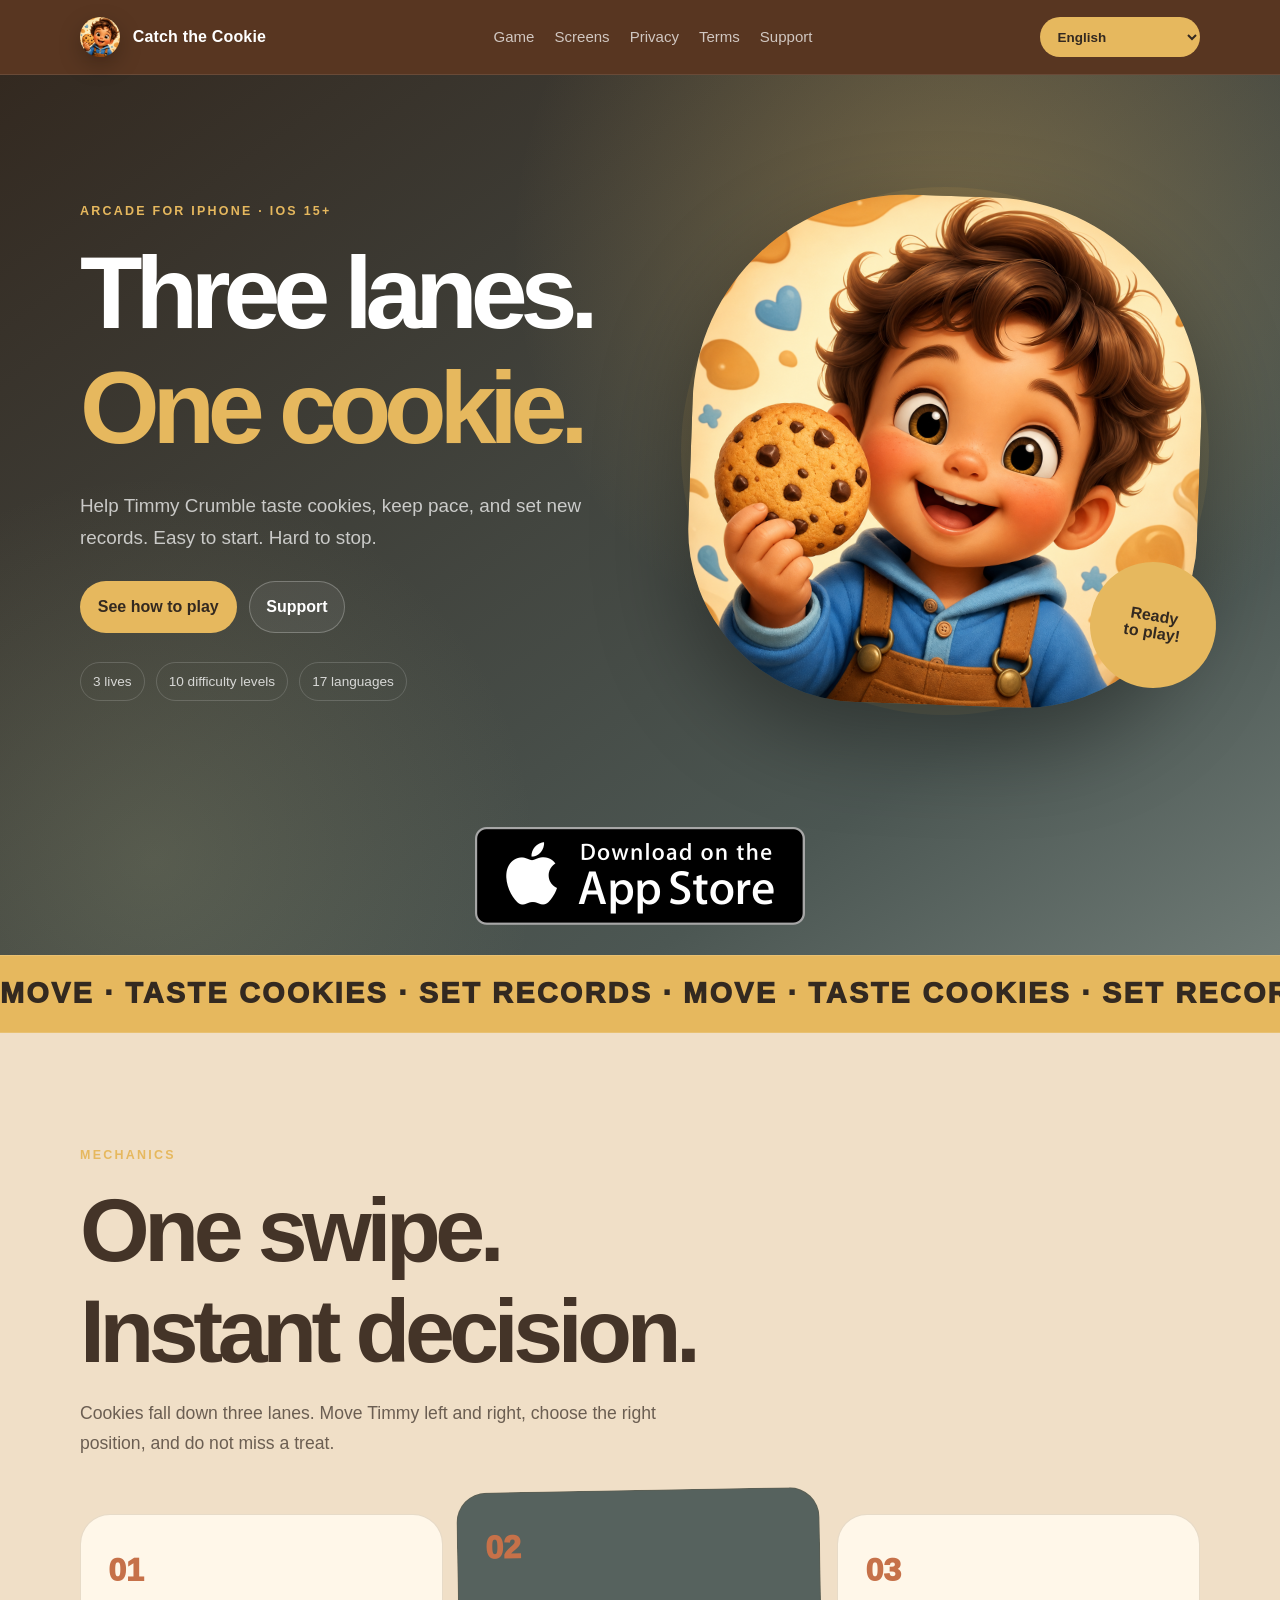
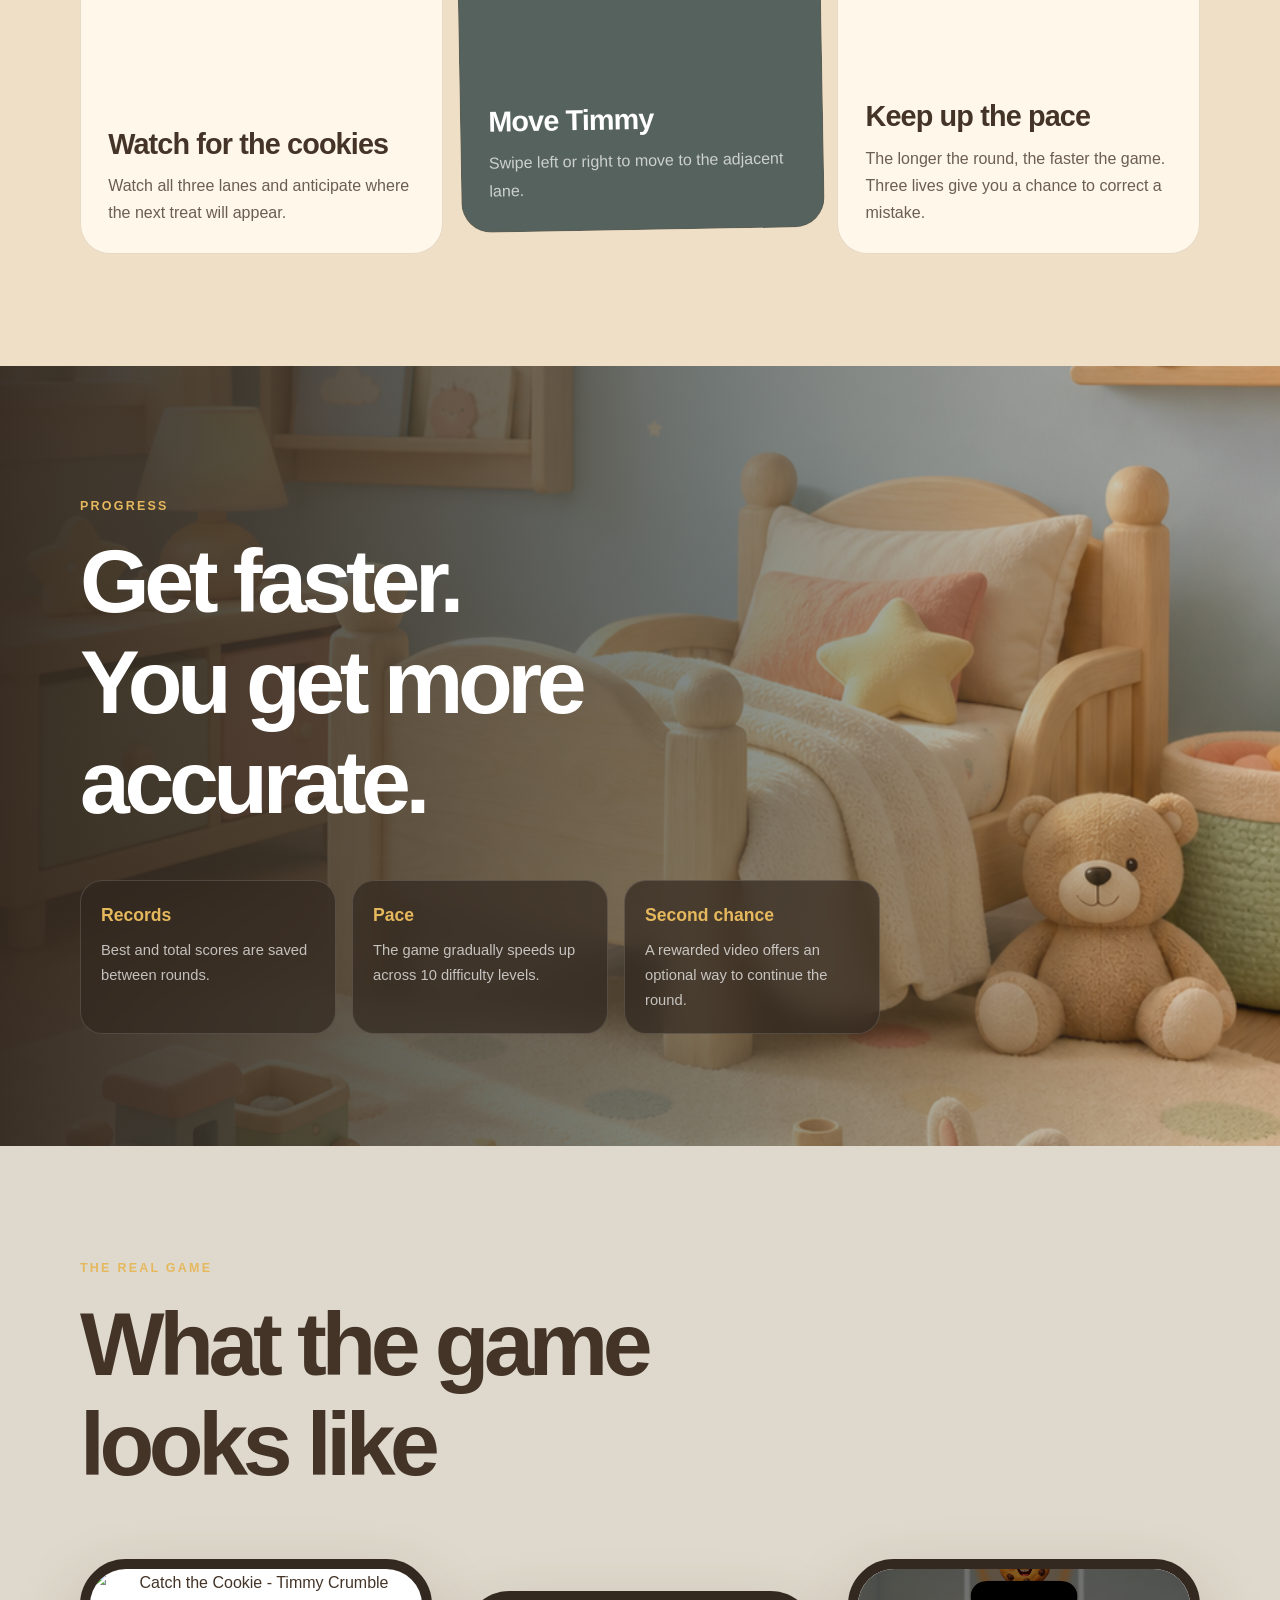
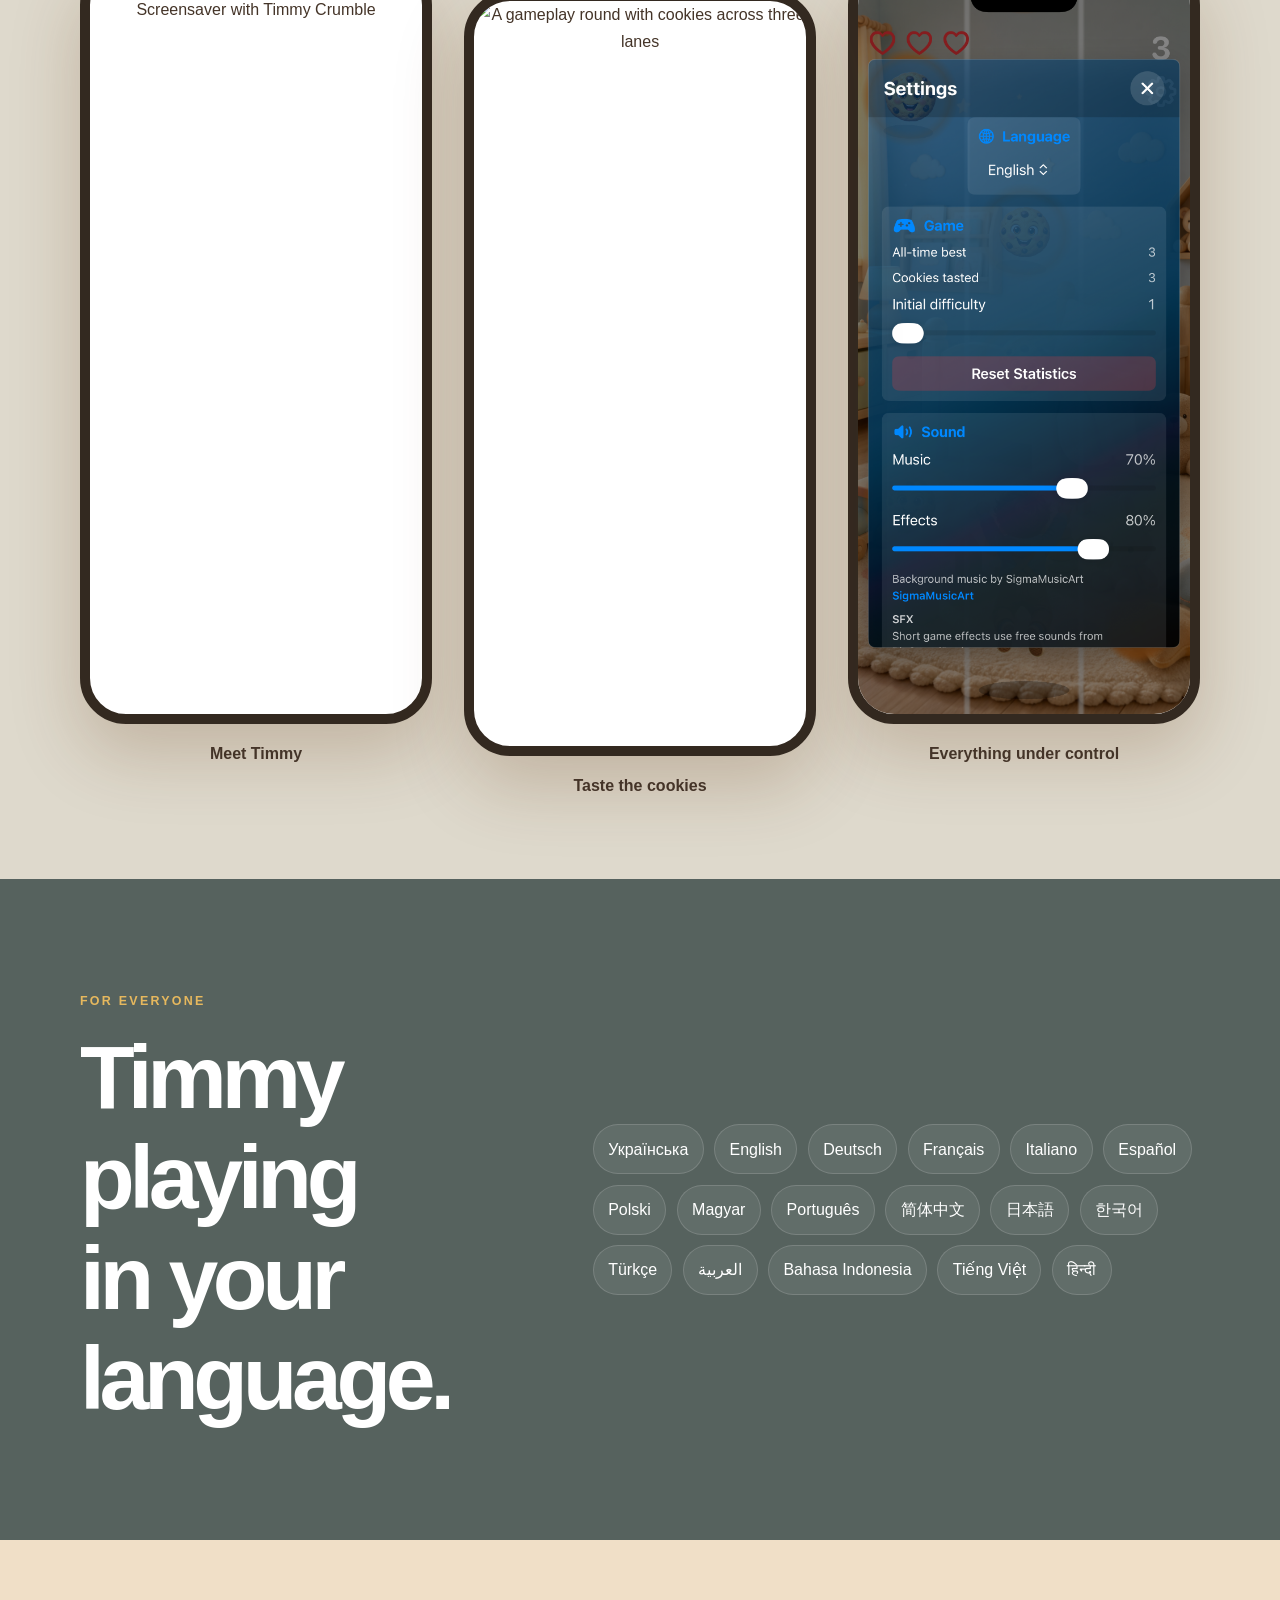
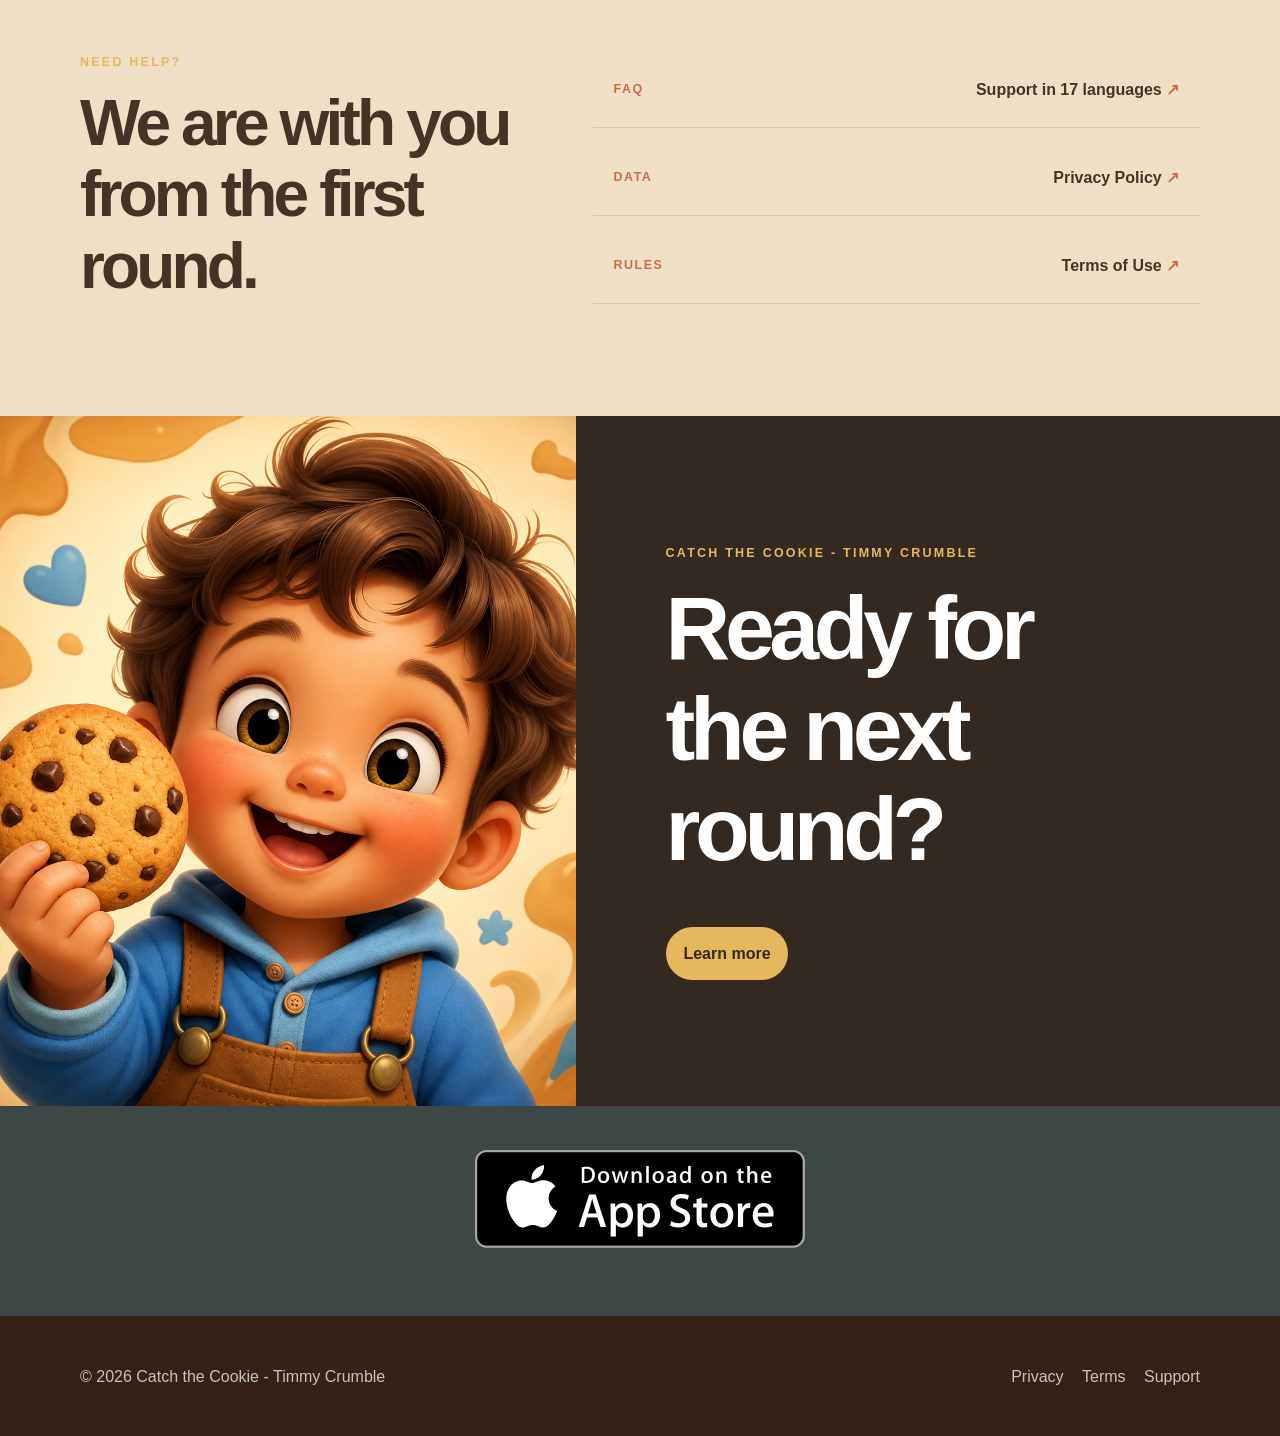
==== commit daed35ee: "Apply game palette across support pages" ====
--- a/index.html
+++ b/index.html
@@ -7,20 +7,20 @@
   <meta name="description" content="Лови печиво - Тимко Хрумко — аркадна гра для iPhone, де Тимко Хрумко куштує печиво на трьох доріжках.">
   <meta property="og:title" content="Лови печиво - Тимко Хрумко — мобільна аркада">
   <meta property="og:description" content="Три доріжки. Смачне печиво. Один дуже спритний Тимко Хрумко.">
-  <meta property="og:image" content="images/catch-the-cookie-logo.png">
+  <meta property="og:image" content="images/catchTheCookieLogo.png">
   <title>Лови печиво - Тимко Хрумко — мобільна аркада</title>
-  <link rel="icon" type="image/png" href="images/catch-the-cookie-icon.png">
-  <link rel="apple-touch-icon" href="images/catch-the-cookie-icon.png">
-  <link rel="stylesheet" href="site.css?v=20260725-2">
-  <script src="page-translations.js?v=20260727-4" defer></script>
-  <script src="site-i18n.js?v=20260727-3" defer></script>
-  <script src="arcade-compliance.js?v=20260727-4" defer></script>
+  <link rel="icon" type="image/png" href="images/catchTheCookieIcon.png">
+  <link rel="apple-touch-icon" href="images/catchTheCookieIcon.png">
+  <link rel="stylesheet" href="site.css?v=20260728-7">
+  <script src="pageTranslationsV2.js?v=20260728-4" defer></script>
+  <script src="siteI18n.js?v=20260727-3" defer></script>
+  <script src="arcadeCompliance.js?v=20260727-4" defer></script>
 </head>
 <body class="home">
   <a class="skip-link" href="#main">Перейти до вмісту</a>
   <header class="topbar">
     <div class="shell topbar-inner">
-      <a class="brand" href="index.html"><img class="brand-logo" src="images/catch-the-cookie-icon.png" alt=""><span data-product-short-name>Лови печиво</span></a>
+      <a class="brand" href="index.html"><img class="brand-logo" src="images/catchTheCookieIcon.png" alt=""><span data-product-short-name>Лови печиво</span></a>
       <nav class="nav" aria-label="Навігація сайту">
         <a class="nav-link" href="#game">Гра</a>
         <a class="nav-link" href="#screens">Екрани</a>
@@ -50,14 +50,14 @@
         </div>
         <div class="hero-character">
           <div class="sun-disc"></div>
-          <img src="images/catch-the-cookie-logo.png" alt="Мультяшний Тимко Хрумко тримає шоколадне печиво">
+          <img src="images/catchTheCookieLogo.png" alt="Мультяшний Тимко Хрумко тримає шоколадне печиво">
           <span class="hero-sticker">Готовий<br>до гри!</span>
         </div>
       </div>
       <section class="app-store-band app-store-band-top" aria-label="App Store">
         <div class="shell app-store-band-inner">
           <a class="app-store-badge-link" href="https://apps.apple.com/" target="_blank" rel="noreferrer" aria-label="Download on the App Store">
-            <img class="app-store-badge" src="images/app-store-badge.png" alt="Download on the App Store">
+            <img class="app-store-badge" src="images/appStoreBadge.png" alt="Download on the App Store">
           </a>
         </div>
       </section>
@@ -69,11 +69,11 @@
         <div class="section-heading">
           <p class="game-kicker">Механіка</p>
           <h2>Один свайп.<br>Миттєве рішення.</h2>
-          <p>Печиво падає трьома доріжками. Переміщуйте Тимка ліворуч і праворуч, обирайте правильну позицію та не пропускайте смаколик.</p>
+          <p>Печиво падає трьома доріжками. Переміщуйте Тимка Хрумка ліворуч і праворуч, обирайте правильну позицію та не пропускайте смаколик.</p>
         </div>
         <div class="mechanic-grid">
           <article class="mechanic-card"><span>01</span><h3>Стежте за печивом</h3><p>Тримайте в полі зору всі три доріжки й визначайте, де з’явиться наступний смаколик.</p></article>
-          <article class="mechanic-card featured"><span>02</span><h3>Рухайте Тимка</h3><p>Проведіть пальцем ліворуч або праворуч, щоб перейти на сусідню доріжку.</p></article>
+          <article class="mechanic-card featured"><span>02</span><h3>Рухайте Тимка Хрумка</h3><p>Проведіть пальцем ліворуч або праворуч, щоб перейти на сусідню доріжку.</p></article>
           <article class="mechanic-card"><span>03</span><h3>Тримайте темп</h3><p>Що довше триває раунд, то швидша гра. Три життя дають шанс виправити помилку.</p></article>
         </div>
       </div>
@@ -99,16 +99,16 @@
           <p>Тимко Хрумко, смачне печиво, три доріжки та зручні налаштування — саме так CatchTheCookie виглядає на iPhone.</p>
         </div>
         <div class="phone-gallery" aria-label="Скриншоти CatchTheCookie">
-          <figure class="phone phone-tall"><div class="phone-screen"><img src="images/screenshot-splash.png" alt="Заставка CatchTheCookie з Тимком Хрумком" loading="lazy"></div><figcaption>Знайомство з Тимком</figcaption></figure>
-          <figure class="phone phone-center"><div class="phone-screen"><img src="images/screenshot-gameplay.png?v=20260727-3" alt="Ігровий раунд із печивом на трьох доріжках" loading="lazy"></div><figcaption>Куштуйте печиво</figcaption></figure>
-          <figure class="phone phone-tall"><div class="phone-screen"><img src="images/screenshot-settings.png?v=20260727-3" alt="" loading="lazy"></div><figcaption>Усе під контролем</figcaption></figure>
+          <figure class="phone phone-tall"><div class="phone-screen"><img src="images/screenshotSplash.png" alt="Заставка CatchTheCookie з Тимком Хрумком" loading="lazy"></div><figcaption>Знайомство з Тимком Хрумком</figcaption></figure>
+          <figure class="phone phone-center"><div class="phone-screen"><img src="images/screenshotGameplay.png?v=20260727-3" alt="Ігровий раунд із печивом на трьох доріжках" loading="lazy"></div><figcaption>Куштуйте печиво</figcaption></figure>
+          <figure class="phone phone-tall"><div class="phone-screen"><img src="images/screenshotSettings.png?v=20260727-3" alt="" loading="lazy"></div><figcaption>Усе під контролем</figcaption></figure>
         </div>
       </div>
     </section>
 
     <section class="languages-band">
       <div class="shell languages-grid">
-        <div><p class="game-kicker">Для всіх</p><h2>Тимко грає<br>вашою мовою.</h2></div>
+        <div><p class="game-kicker">Для всіх</p><h2>Тимко Хрумко грає<br>вашою мовою.</h2></div>
         <div class="language-cloud" aria-label="Підтримувані мови">
           <span>Українська</span><span>English</span><span>Deutsch</span><span>Français</span><span>Italiano</span><span>Español</span><span>Polski</span><span>Magyar</span><span>Português</span><span>简体中文</span><span>日本語</span><span>한국어</span><span>Türkçe</span><span>العربية</span><span>Bahasa Indonesia</span><span>Tiếng Việt</span><span>हिन्दी</span>
         </div>
@@ -127,14 +127,14 @@
     </section>
 
     <section class="final-game-cta">
-      <img src="images/catch-the-cookie-logo.png" alt="" aria-hidden="true">
+      <img src="images/catchTheCookieLogo.png" alt="" aria-hidden="true">
       <div><p class="game-kicker" data-product-name>Лови печиво - Тимко Хрумко</p><h2>Готові до<br>наступного раунду?</h2><a class="button primary" href="support.html">Дізнатися більше</a></div>
     </section>
 
     <section class="app-store-band app-store-band-bottom" aria-label="App Store">
       <div class="shell app-store-band-inner">
         <a class="app-store-badge-link" href="https://apps.apple.com/" target="_blank" rel="noreferrer" aria-label="Download on the App Store">
-          <img class="app-store-badge" src="images/app-store-badge.png" alt="Download on the App Store">
+          <img class="app-store-badge" src="images/appStoreBadge.png" alt="Download on the App Store">
         </a>
       </div>
     </section>
--- a/site.css
+++ b/site.css
@@ -1,21 +1,21 @@
 :root {
   --ink: #332920;
-  --navy: #3d4745;
-  --blue: #56625e;
-  --blue-light: #74807b;
-  --paper: #f0dfc7;
-  --paper-2: #fff7e9;
+  --navy: #3D4745;
+  --blue: #56625E;
+  --blue-light: #9CB6AB;
+  --paper: #F0DFC7;
+  --paper-2: #FFF7E9;
   --text: #443428;
-  --muted: #6b5e52;
-  --line: rgba(116, 77, 37, 0.17);
-  --yellow: #e6b85e;
-  --orange: #c67149;
-  --teal: #a8ad82;
-  --sand: #aa8d61;
-  --white: #ffffff;
+  --muted: #6B5E52;
+  --line: rgba(116, 77, 37, .17);
+  --yellow: #E6B85E;
+  --orange: #C67149;
+  --teal: #A8AD82;
+  --sand: #AA8D61;
+  --white: #FFFFFF;
+  --shadow: rgba(95, 50, 13, .14);
   --max: 1120px;
   --reading: 790px;
-  --shadow: 0 24px 70px rgba(95, 50, 13, 0.14);
 }
 
 * {
@@ -30,8 +30,8 @@
   margin: 0;
   color: var(--text);
   background:
-    radial-gradient(circle at 10% 12%, rgba(168, 173, 130, 0.2), transparent 24rem),
-    radial-gradient(circle at 90% 28%, rgba(198, 113, 73, 0.1), transparent 28rem),
+    radial-gradient(circle at 10% 12%, rgba(230, 184, 94, .24), transparent 24rem),
+    radial-gradient(circle at 90% 28%, rgba(168, 173, 130, .20), transparent 28rem),
     linear-gradient(180deg, var(--paper-2), var(--paper));
   font-family: "Avenir Next", "Trebuchet MS", "Segoe UI", sans-serif;
   line-height: 1.7;
@@ -1160,3 +1160,15 @@
     max-width: 42vw;
   }
 }
+
+/* Shared support and legal pages use Catch the Cookie's warm cookie palette. */
+.topbar, .home .topbar { background: rgba(91, 54, 31, .94); }
+body:not(.home) { background: radial-gradient(circle at 12% 12%, rgba(237, 187, 105, .32), transparent 22rem), radial-gradient(circle at 88% 18%, rgba(132, 177, 157, .28), transparent 24rem), linear-gradient(180deg, #FFFDF7, #F7E8CB 55%, #E6D5B8); }
+.legal-hero { background: radial-gradient(circle at 82% 16%, rgba(237, 187, 105, .48), transparent 23rem), linear-gradient(145deg, #523728, #A46138 54%, #E9BD70); }
+.summary { border-color: rgba(164, 97, 56, .3); background: rgba(237, 187, 105, .22); }
+.toc, .stat-card, .faq details { border-color: rgba(164, 97, 56, .22); background: rgba(255, 251, 242, .8); }
+.faq details[open] { background: #FFFFFF; box-shadow: 0 14px 36px rgba(82, 55, 40, .12); }
+.document p, .document li, .faq-answer { color: #604B3C; }
+.page-card { background: linear-gradient(145deg, #523728, #9B5E38 56%, #D7A655); }
+.page-card::after { color: #D5E7B4; }
+.footer { background: #342219; }
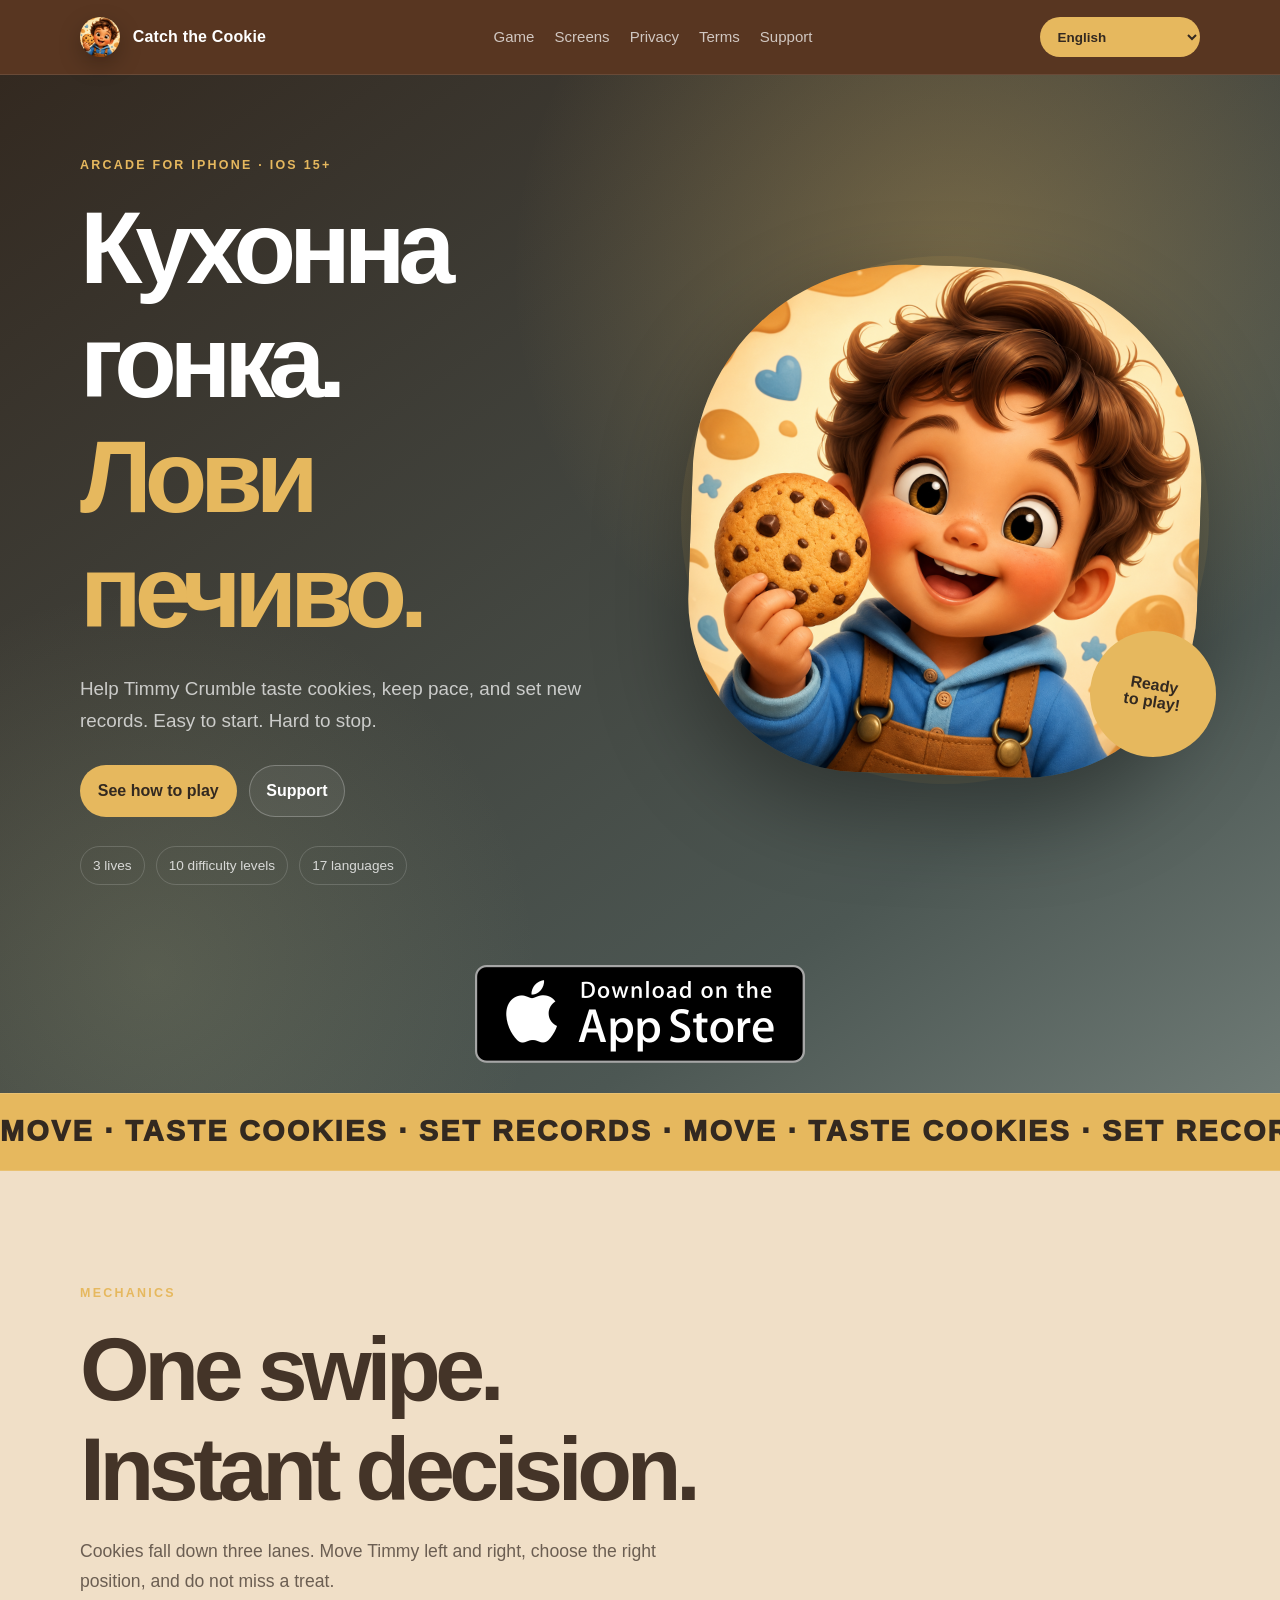
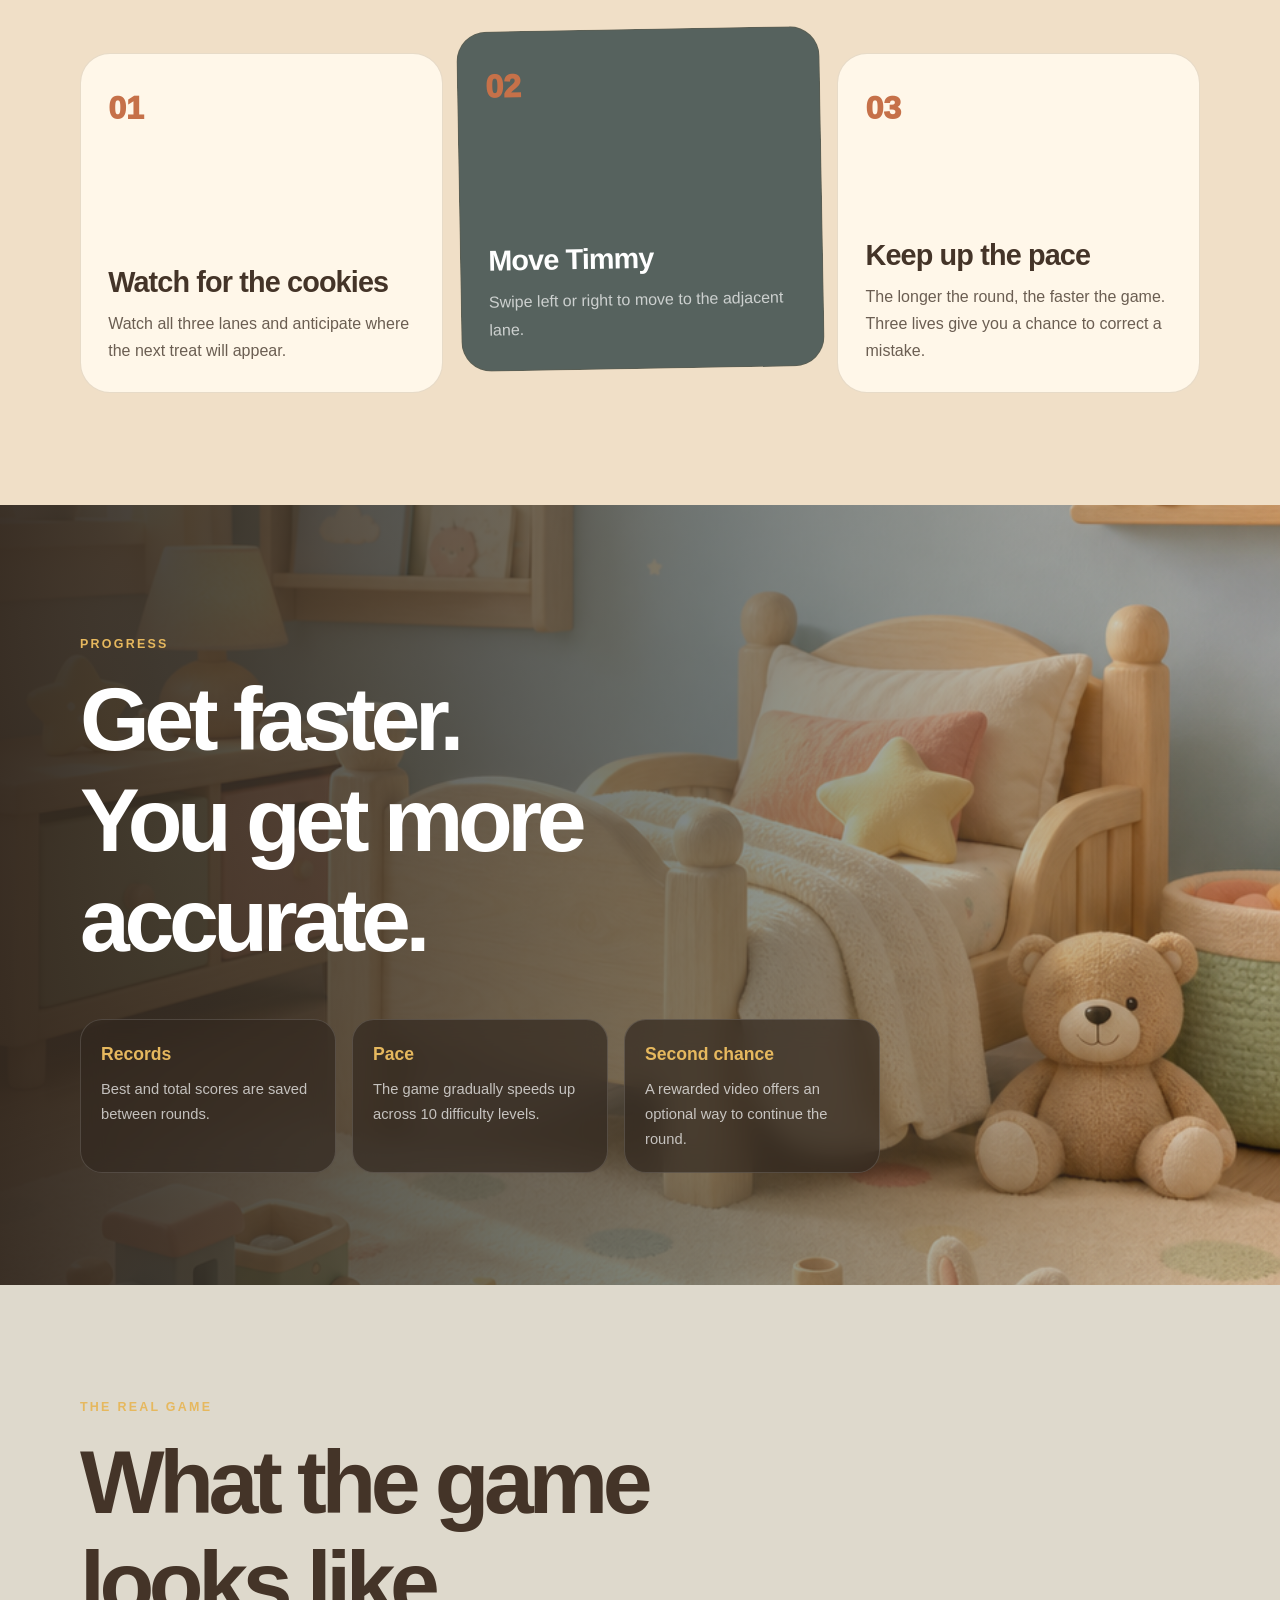
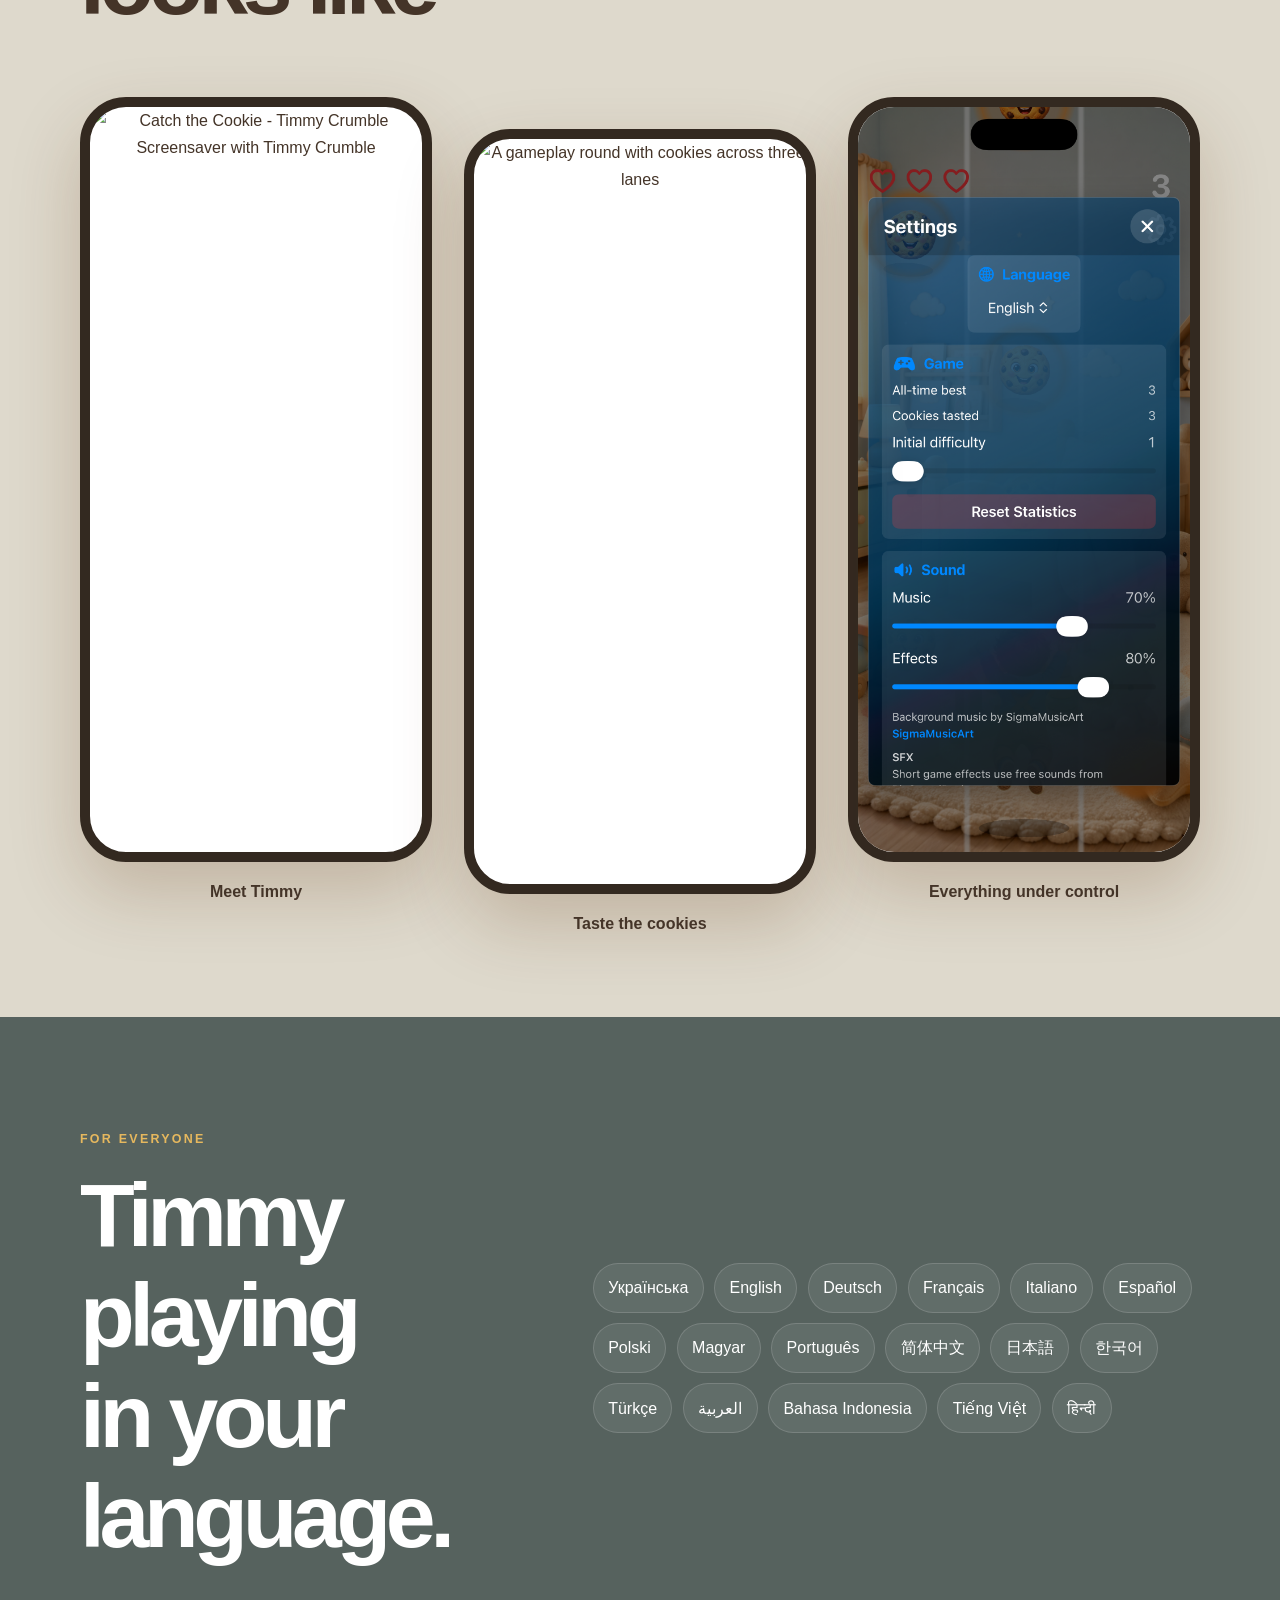
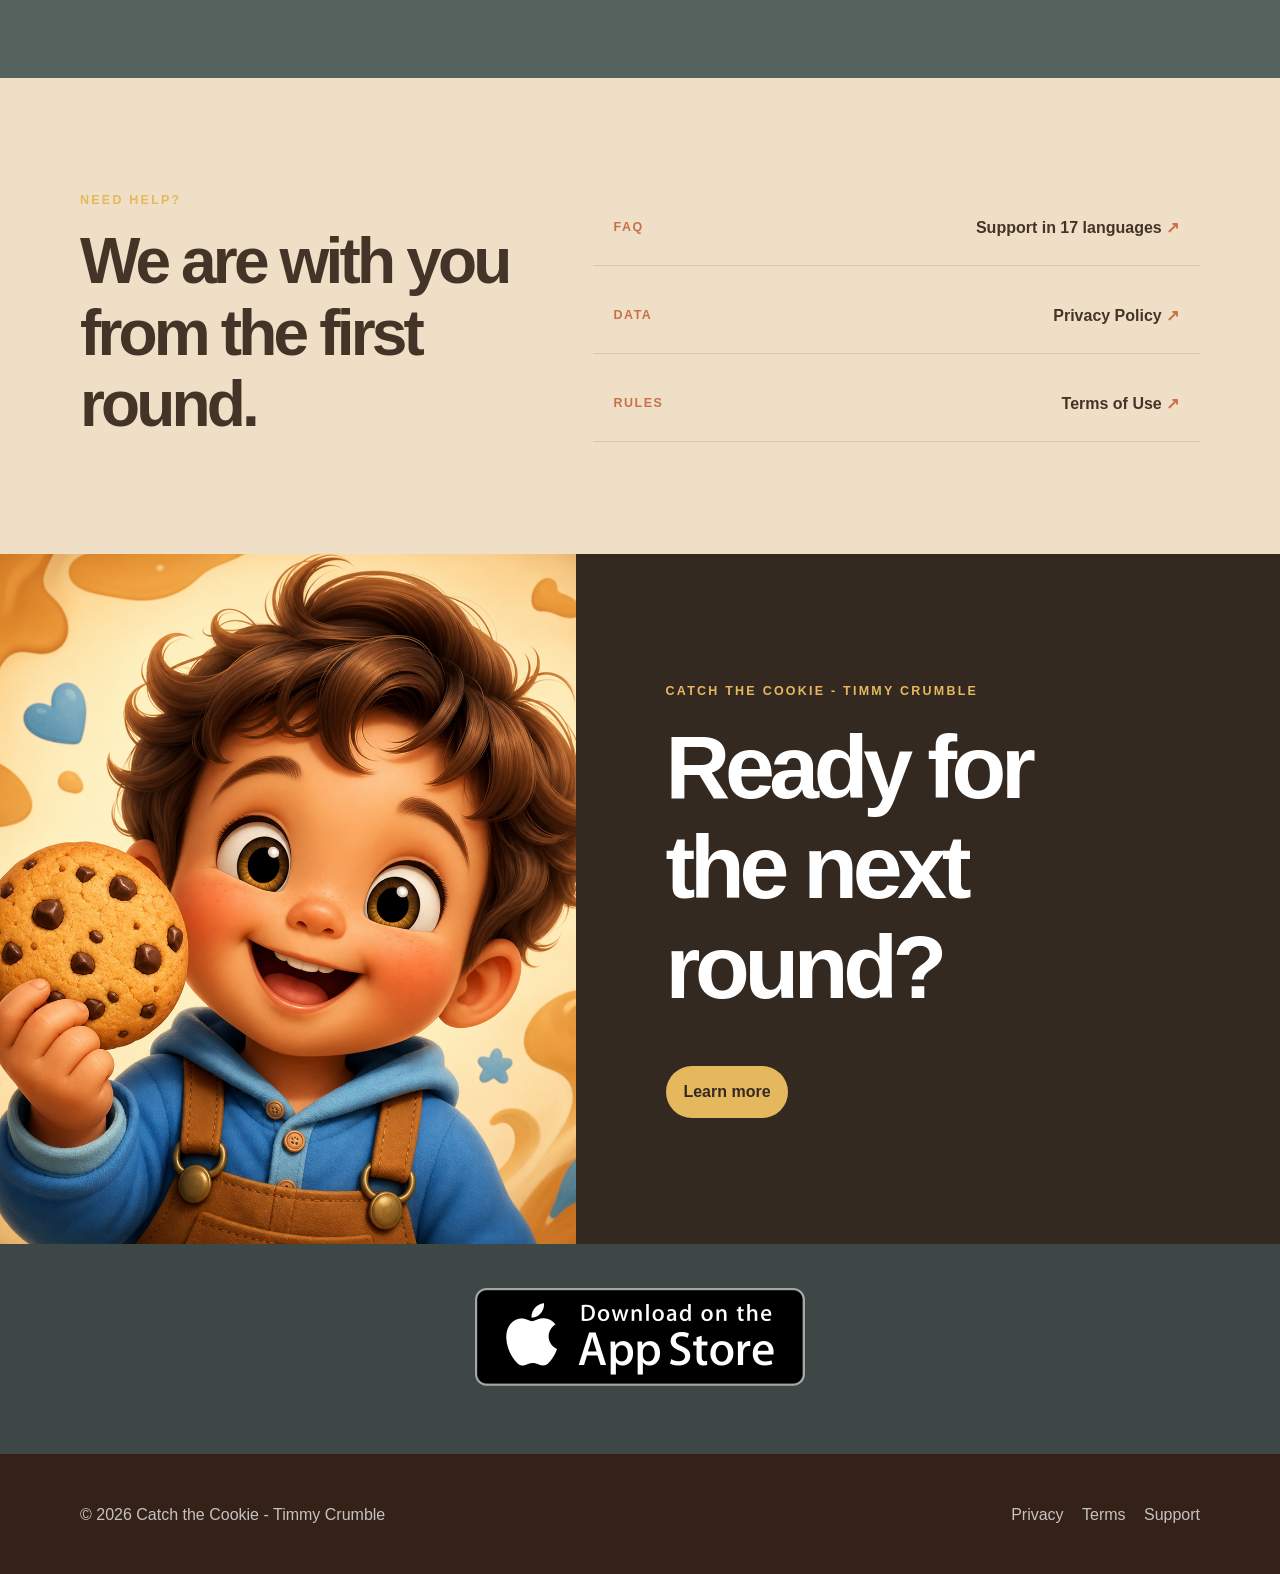
==== commit fcc1461f: "Refresh site product copy" ====
--- a/index.html
+++ b/index.html
@@ -4,9 +4,9 @@
   <meta charset="utf-8">
   <meta name="viewport" content="width=device-width, initial-scale=1">
   <meta name="theme-color" content="#071621">
-  <meta name="description" content="Лови печиво - Тимко Хрумко — аркадна гра для iPhone, де Тимко Хрумко куштує печиво на трьох доріжках.">
+  <meta name="description" content="Лови печиво - Тимко Хрумко — аркадна гра для iPhone, де Тимко Хрумко збирає печиво в затишному тридоріжковому забігу.">
   <meta property="og:title" content="Лови печиво - Тимко Хрумко — мобільна аркада">
-  <meta property="og:description" content="Три доріжки. Смачне печиво. Один дуже спритний Тимко Хрумко.">
+  <meta property="og:description" content="Три доріжки. Смачне печиво. Спритний Тимко Хрумко.">
   <meta property="og:image" content="images/catchTheCookieLogo.png">
   <title>Лови печиво - Тимко Хрумко — мобільна аркада</title>
   <link rel="icon" type="image/png" href="images/catchTheCookieIcon.png">
@@ -40,8 +40,8 @@
       <div class="shell game-hero-grid">
         <div class="hero-copy">
           <p class="game-kicker">Аркада для iPhone · iOS 15+</p>
-          <h1>Три доріжки.<br><em>Одне печиво.</em></h1>
-          <p class="hero-summary">Допоможіть Тимку Хрумку куштувати печиво, тримати темп і ставити нові рекорди. Просто почати. Неможливо вчасно зупинитися.</p>
+          <h1>Кухонна гонка.<br><em>Лови печиво.</em></h1>
+          <p class="hero-summary">Проведіть Тимка Хрумка через теплу кухонну гонку, збирайте печиво й ставте нові рекорди у швидкому раунді.</p>
           <div class="hero-actions">
             <a class="button primary" href="#game">Дивитися, як грати</a>
             <a class="button ghost" href="support.html">Підтримка</a>
